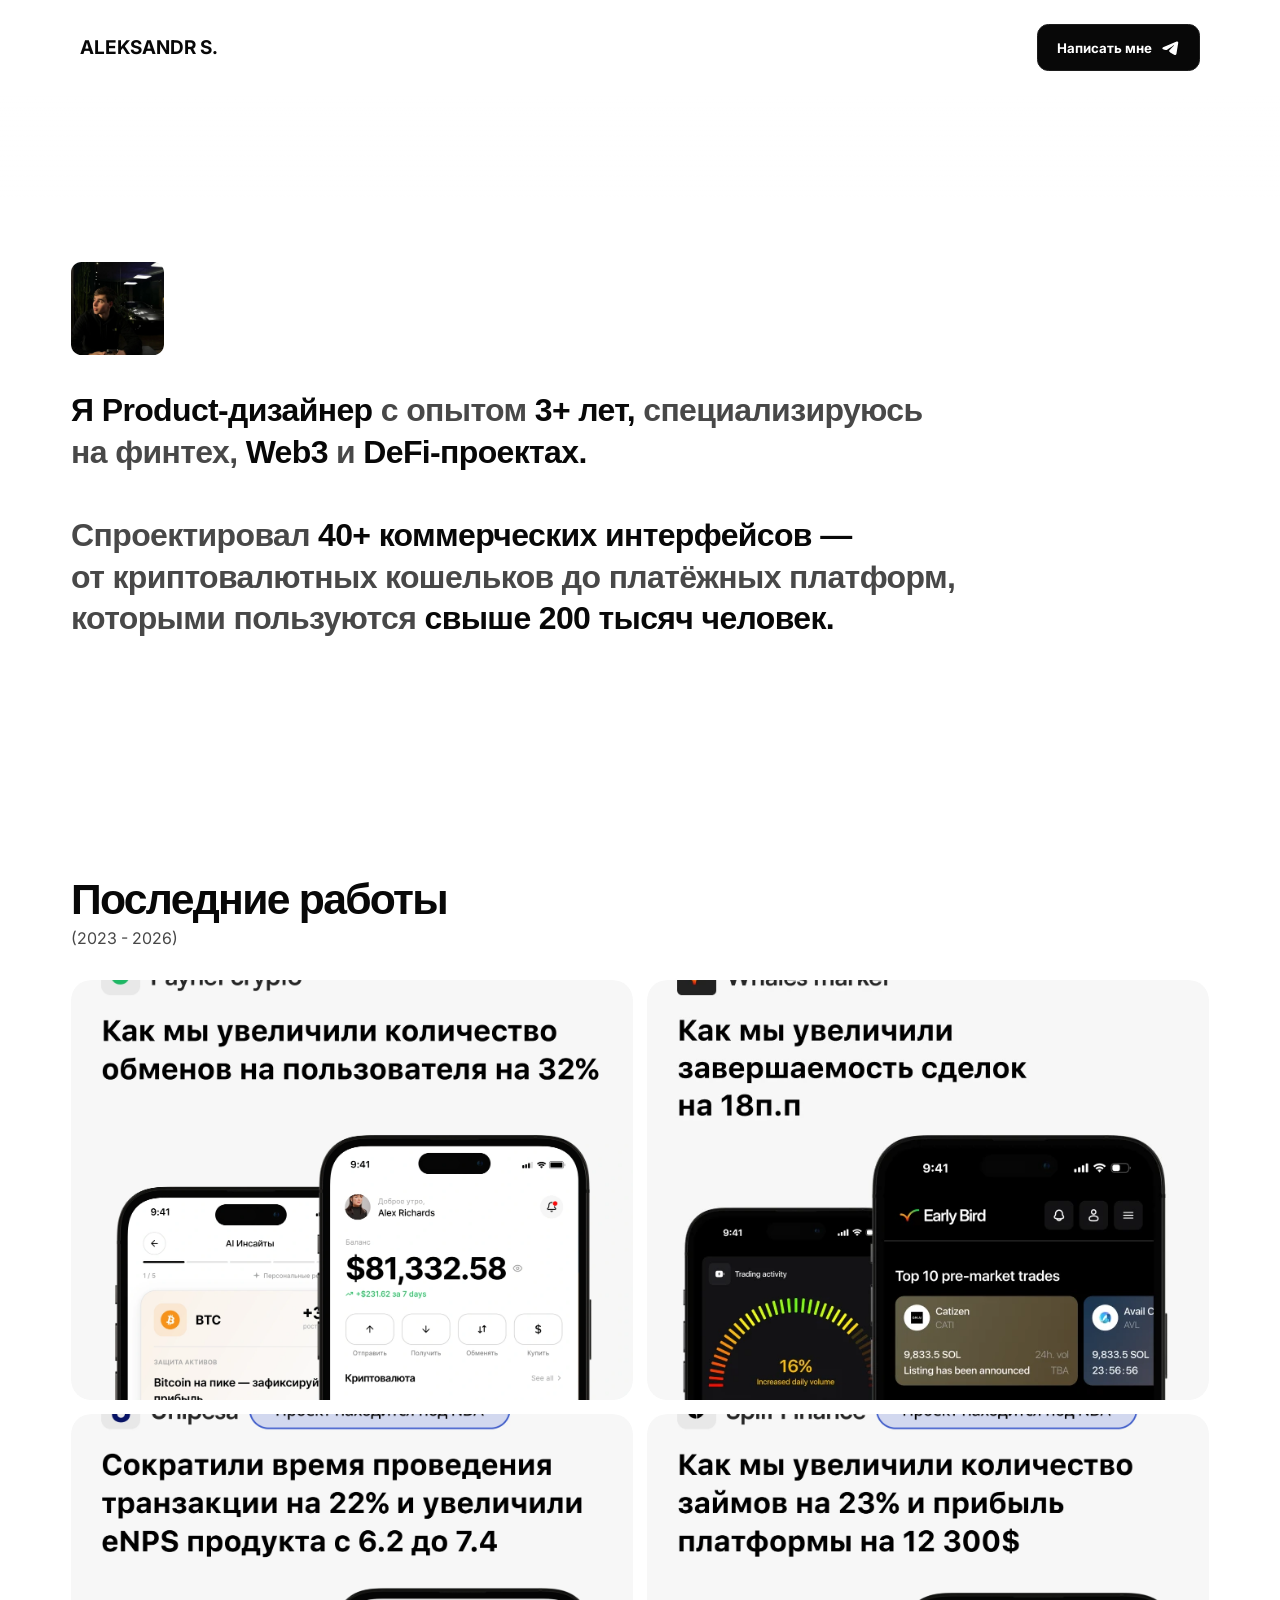
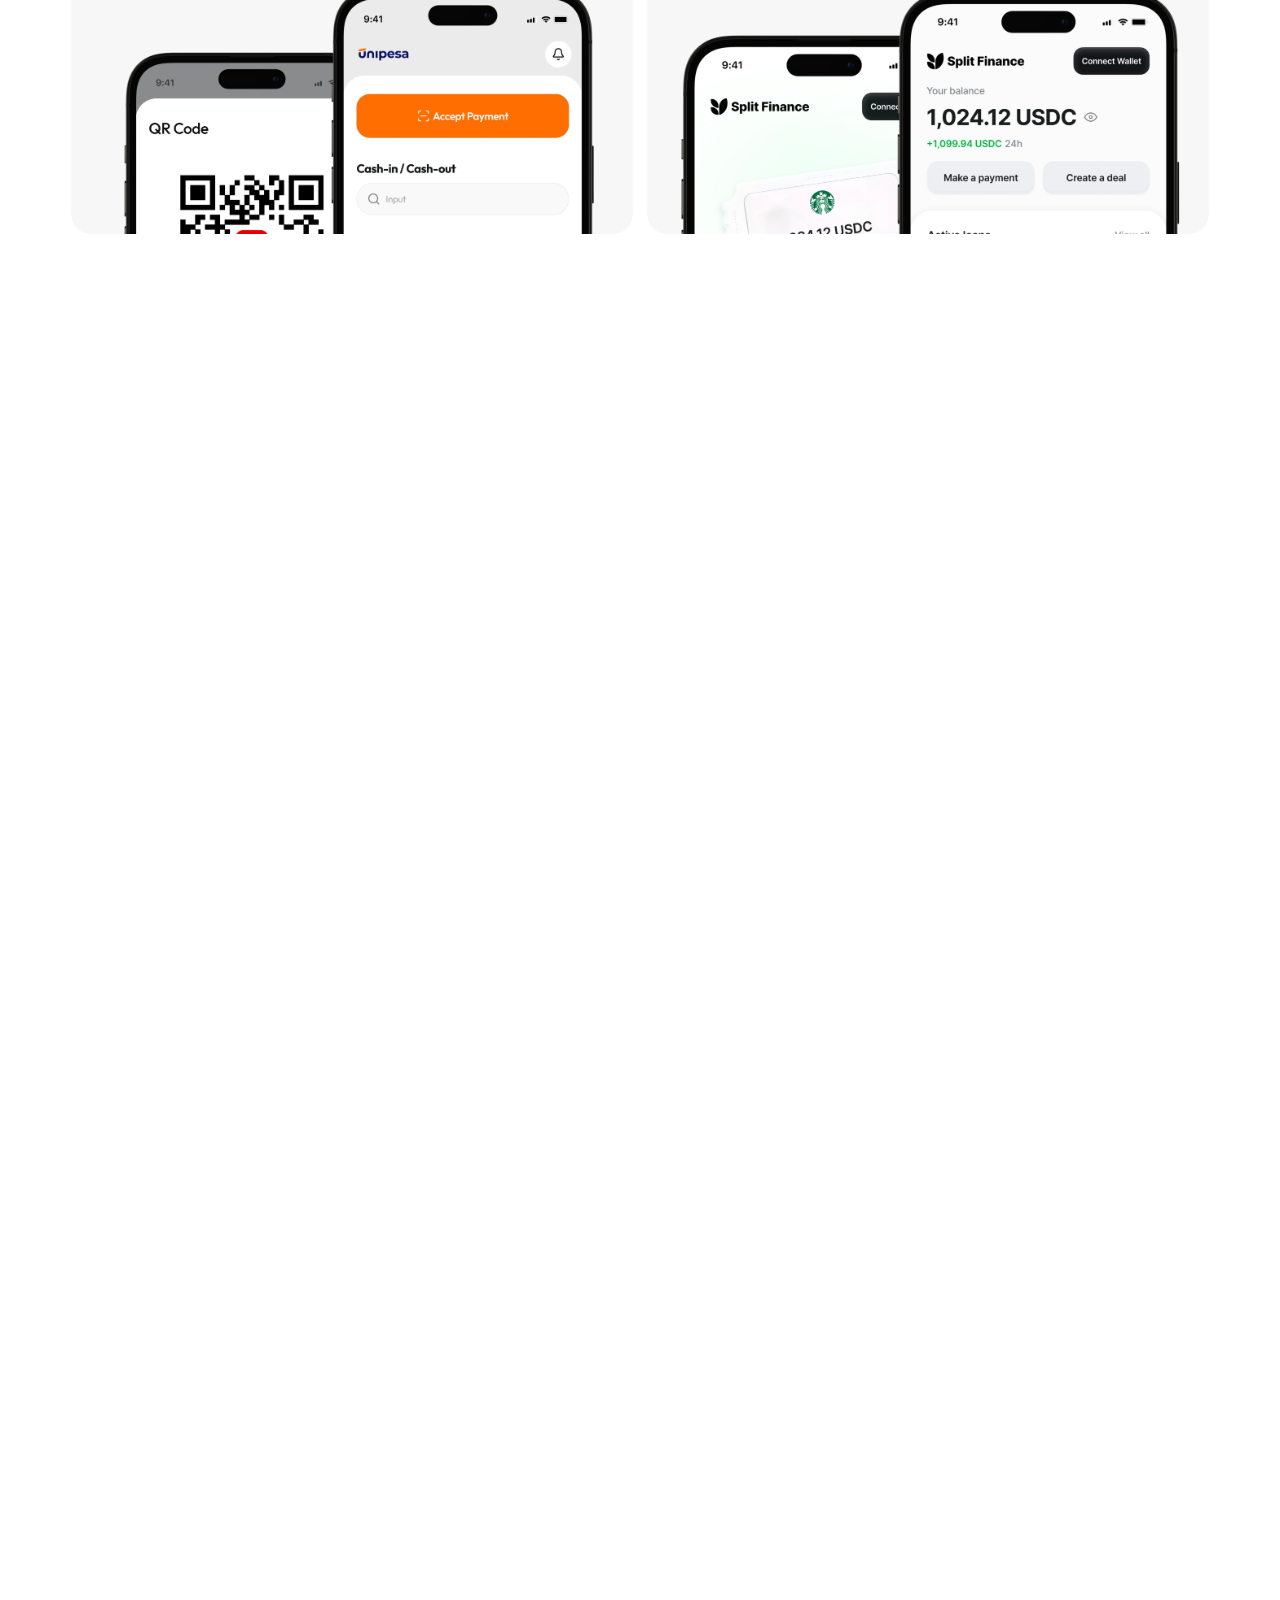
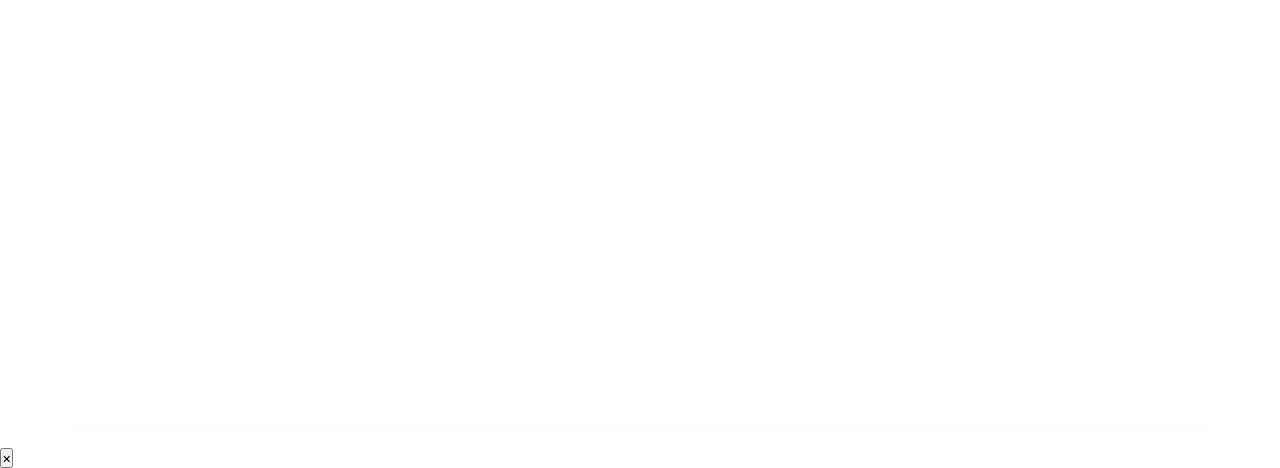
==== index.html @ e4a83512 "Portfolio landing: cases, timeline, NDA cards, styles Made-with: Cursor" ====
<!DOCTYPE html>
<html lang="ru">
<head>
  <meta charset="UTF-8">
  <meta name="viewport" content="width=device-width, initial-scale=1.0">
  <title>Aleksandr S. — Product Designer</title>
  <link rel="preconnect" href="https://fonts.googleapis.com">
  <link rel="preconnect" href="https://fonts.gstatic.com" crossorigin>
  <link href="https://fonts.googleapis.com/css2?family=Inter:wght@400;500;600;700&display=swap" rel="stylesheet">
  <link rel="stylesheet" href="css/normalize.css">
  <link rel="stylesheet" href="css/style.css">
</head>
<body>

  <!-- Header -->
  <header class="header">
    <div class="header__container">
      <a href="/" class="header__logo" tabindex="0" aria-label="Александр С. — на главную">ALEKSANDR S.</a>
      <a href="https://t.me/UxUiDisigner" class="header__contact-button" tabindex="0" aria-label="Написать мне в Telegram" target="_blank" rel="noopener noreferrer">
        Написать мне
        <svg width="18" height="18" viewBox="0 0 32 32" fill="none" xmlns="http://www.w3.org/2000/svg" aria-hidden="true"><path fill-rule="evenodd" clip-rule="evenodd" d="M26.37 5.906c1.45-.61 3.005.617 2.75 2.17l-3.026 18.341c-.292 1.769-2.234 2.783-3.857 1.902-1.357-.738-3.372-1.873-5.187-3.059-.907-.592-3.683-2.492-3.341-3.844.291-1.156 4.958-5.5 7.625-8.083 1.047-1.015.57-1.601-.667-.668-3.069 2.318-7.996 5.842-9.625 6.834-1.438.875-2.188 1.024-3.084.875-1.634-.273-3.15-.694-4.388-1.207-1.672-.694-1.594-2.992-.004-3.661L26.37 5.906Z" fill="currentColor"/></svg>
      </a>
    </div>
  </header>

  <main>

    <!-- Hero -->
    <section class="hero">
      <div class="hero__container">
        <img
          class="hero__image reveal"
          src="assets/img/avatar.webp"
          alt="Фотография Александра — продуктовый дизайнер"
          width="104"
          height="104"
          loading="lazy"
        >
        <div class="hero__content reveal">
          <p class="hero__description"><strong>Я&nbsp;Product&#8209;дизайнер</strong> с&nbsp;опытом <strong>3+&nbsp;лет,</strong> специализируюсь на&nbsp;финтех, <strong>Web3</strong> и&nbsp;<strong>DeFi&#8209;проектах.</strong><br><br>Спроектировал <strong>40+&nbsp;коммерческих интерфейсов&nbsp;&mdash;</strong> от&nbsp;криптовалютных кошельков до&nbsp;платёжных платформ, которыми пользуются <strong>свыше&nbsp;200&nbsp;тысяч&nbsp;человек.</strong></p>
        </div>
      </div>
    </section>

    <!-- Works -->
    <section class="works" id="works">
      <div class="works__header reveal">
        <div class="works__title-block">
          <div class="works__title-group">
            <h2 class="works__title">Последние работы</h2>
            <span class="works__period">(2023 - 2026)</span>
          </div>
        </div>
      </div>
      <div class="works__cards">
        <a href="case-paynet.html" class="works__card works__card--paynet reveal" tabindex="0" aria-label="Кейс Paynet Crypto — увеличение числа новых пользователей на 17%">
          <picture>
            <source media="(min-width: 769px)" srcset="assets/img/card-paynet-desktop.webp?v=7" width="552" height="413">
            <img src="assets/img/card-paynet-mobile.webp?v=2" alt="Paynet Crypto — увеличение обменов на 32%" loading="lazy" width="345" height="325">
          </picture>
        </a>
        <a href="case-whales.html" class="works__card works__card--whales reveal" tabindex="0" aria-label="Кейс Whales Market — увеличение завершаемости сделок на 18п.п">
          <picture>
            <source media="(min-width: 769px)" srcset="assets/img/card-whales-desktop.webp" width="552" height="413">
            <img src="assets/img/card-whales-mobile.webp" alt="Whales Market — увеличение завершаемости сделок на 18п.п" loading="lazy" width="345" height="325">
          </picture>
        </a>
        <div class="works__card works__card--nda reveal" aria-label="Кейс под NDA">
          <picture>
            <source media="(min-width: 769px)" srcset="assets/img/card-nda1-desktop.webp" width="552" height="413">
            <img src="assets/img/card-nda1-mobile.webp" alt="Кейс под NDA" loading="lazy" width="345" height="325">
          </picture>
        </div>
        <div class="works__card works__card--nda reveal" aria-label="Кейс под NDA">
          <picture>
            <source media="(min-width: 769px)" srcset="assets/img/card-nda2-desktop.webp" width="552" height="413">
            <img src="assets/img/card-nda2-mobile.webp" alt="Кейс под NDA" loading="lazy" width="345" height="325">
          </picture>
        </div>
      </div>
    </section>

    <!-- Timeline -->
    <section class="timeline">
      <div class="timeline__container">
        <div class="timeline__header reveal">
          <h2 class="timeline__title">Таймлайн опыта</h2>
        </div>
        <div class="timeline__items">
          <article class="timeline__item reveal">
            <h3 class="timeline__company">Unistory LLC</h3>
            <div class="timeline__details">
              <div class="timeline__role-row">
                <span class="timeline__role">Senior Product Designer</span>
                <span class="timeline__date">21.08.2024&nbsp;&mdash; now</span>
              </div>
              <p class="timeline__description">Unistory&nbsp;&mdash; международная IT&#8209;компания, разрабатывающая продукты на&nbsp;основе искусственного интеллекта, Web3 и&nbsp;блокчейна.</p>
              <div class="timeline__achievements">
                <p class="timeline__achievement"><strong>+18п.п к&nbsp;завершаемости сделок</strong> за&nbsp;счет внедрения динамического прогрессбара и&nbsp;предобучения перед сделками</p>
                <p class="timeline__achievement"><strong>&minus;23% время на&nbsp;проведение транзакций</strong> за&nbsp;счет оптимизации и&nbsp;переработки флоу платежей</p>
                <p class="timeline__achievement"><strong>+19% к&nbsp;количеству займов и&nbsp;+12&nbsp;300$ прибыли платформы</strong> за&nbsp;счёт внедрения игровой механики с&nbsp;ежедневными бонусами и&nbsp;скидками на&nbsp;кредитные ставки</p>
              </div>
            </div>
          </article>
          <article class="timeline__item reveal">
            <h3 class="timeline__company">Paynet Crypto</h3>
            <div class="timeline__details">
              <div class="timeline__role-row">
                <span class="timeline__role">Middle+ Product Designer</span>
                <span class="timeline__date">13.04.2023&nbsp;&mdash; 13.08.2024</span>
              </div>
              <p class="timeline__description">Paynet Crypto&nbsp;&mdash; одна из&nbsp;лидирующих криптобирж Узбекистана, предоставляющая пользователям простой и&nbsp;безопасный способ покупки, продажи и&nbsp;хранения криптовалют</p>
              <div class="timeline__achievements">
                <p class="timeline__achievement"><strong>+32% операций на&nbsp;пользователя</strong> за&nbsp;счёт внедрения блока персональных AI&nbsp;рекомендаций на&nbsp;главном экране</p>
                <p class="timeline__achievement"><strong>+11п.п к&nbsp;завершаемости обмена валют</strong> за&nbsp;счёт переработки процесса обмена и&nbsp;отображения всех условий обмена</p>
                <p class="timeline__achievement"><strong>&minus;27% обращений в&nbsp;поддержку</strong> за&nbsp;счёт понятного отображения комиссий и&nbsp;подсказок при&nbsp;выборе сети и&nbsp;отправки криптовалюты</p>
              </div>
            </div>
          </article>
          <article class="timeline__item reveal">
            <h3 class="timeline__company">Trezur Wallet</h3>
            <div class="timeline__details">
              <div class="timeline__role-row">
                <span class="timeline__role">Junior&nbsp;&mdash; Middle Product Designer</span>
                <span class="timeline__date">09.04.2022&nbsp;&mdash; 11.04.2023</span>
              </div>
              <p class="timeline__description">Trezur Wallet&nbsp;&mdash; мультивалютный Web3&#8209;кошелёк с&nbsp;AI&#8209;аналитикой портфеля, стейкинг&#8209;маркетплейсом и&nbsp;встроенным NFT&#8209;магазином</p>
              <div class="timeline__achievements">
                <p class="timeline__achievement"><strong>+9п.п. к&nbsp;активации новых пользователей</strong> за&nbsp;счёт упрощения флоу создания кошелька с&nbsp;5 до&nbsp;2&nbsp;шагов</p>
                <p class="timeline__achievement"><strong>&minus;27% время до&nbsp;первого стейка</strong> за&nbsp;счёт редизайна стейкинг&#8209;маркетплейса с&nbsp;фильтрацией по&nbsp;риск&#8209;профилю и&nbsp;предпросмотром доходности</p>
                <p class="timeline__achievement"><strong>+6п.п. к&nbsp;возврату в&nbsp;NFT&#8209;маркетплейс</strong> за&nbsp;счёт персональной ленты «For&nbsp;You» и&nbsp;push&#8209;уведомлений о&nbsp;дропах из&nbsp;избранных коллекций</p>
              </div>
            </div>
          </article>
        </div>
      </div>
    </section>

  </main>

  <!-- Footer -->
  <footer class="footer" id="contacts">
    <div class="footer__content">
      <div class="footer__top">
        <h2 class="footer__title reveal">Давайте поработаем<br>вместе</h2>
        <div class="footer__actions reveal">
          <a href="https://t.me/UxUiDisigner" class="footer__button-primary" tabindex="0" aria-label="Написать мне в Telegram" target="_blank" rel="noopener noreferrer">
            <span>Написать мне</span>
            <svg width="32" height="32" viewBox="0 0 32 32" fill="none" xmlns="http://www.w3.org/2000/svg" aria-hidden="true"><path fill-rule="evenodd" clip-rule="evenodd" d="M26.37 5.906c1.45-.61 3.005.617 2.75 2.17l-3.026 18.341c-.292 1.769-2.234 2.783-3.857 1.902-1.357-.738-3.372-1.873-5.187-3.059-.907-.592-3.683-2.492-3.341-3.844.291-1.156 4.958-5.5 7.625-8.083 1.047-1.015.57-1.601-.667-.668-3.069 2.318-7.996 5.842-9.625 6.834-1.438.875-2.188 1.024-3.084.875-1.634-.273-3.15-.694-4.388-1.207-1.672-.694-1.594-2.992-.004-3.661L26.37 5.906Z" fill="currentColor"/></svg>
          </a>
          <nav class="footer__links" aria-label="Контакты и ссылки">
            <a href="https://www.linkedin.com/in/aleksandr-safronov-081883373" class="footer__link" tabindex="0" aria-label="LinkedIn профиль" target="_blank" rel="noopener noreferrer">
              <span>LinkedIn</span>
              <svg width="20" height="20" viewBox="0 0 24 24" fill="none" xmlns="http://www.w3.org/2000/svg" aria-hidden="true"><path d="M7.2 7.648h9.9m0 0v9.9m0-9.9L7.2 17.548" stroke="currentColor" stroke-width="1.68" stroke-linecap="round" stroke-linejoin="round"/></svg>
            </a>
            <a href="#" class="footer__link" tabindex="0" aria-label="Скачать резюме">
              <span>Скачать CV</span>
              <svg width="20" height="20" viewBox="0 0 24 24" fill="none" xmlns="http://www.w3.org/2000/svg" aria-hidden="true"><path d="M7.2 7.648h9.9m0 0v9.9m0-9.9L7.2 17.548" stroke="currentColor" stroke-width="1.68" stroke-linecap="round" stroke-linejoin="round"/></svg>
            </a>
            <a href="mailto:prodd.dis.1@gmail.com" class="footer__link" tabindex="0" aria-label="Написать на email">
              <span>prodd.dis.1@gmail.com</span>
              <svg width="20" height="20" viewBox="0 0 24 24" fill="none" xmlns="http://www.w3.org/2000/svg" aria-hidden="true"><path d="M7.2 7.648h9.9m0 0v9.9m0-9.9L7.2 17.548" stroke="currentColor" stroke-width="1.68" stroke-linecap="round" stroke-linejoin="round"/></svg>
            </a>
          </nav>
        </div>
      </div>
      <hr class="footer__separator">
    </div>
  </footer>

  <script src="js/main.js"></script>
</body>
</html>
---- css/style.css ----
/* ===========================
   CSS Variables
   =========================== */

:root {
  --color-bg: #FFFFFF;
  --color-text: #080808;
  --color-gray-800: #1C1C1C;
  --color-gray-500: #484848;
  --color-white: #FFFFFF;
  --color-border: #F5F5F5;
  --color-accent: #E93737;
  --color-navy: #171624;
  --color-navy-88: rgba(24, 23, 36, 0.88);

  --font-primary: 'Inter', sans-serif;
  --font-secondary: 'SF Pro Text', -apple-system, BlinkMacSystemFont, sans-serif;

  --transition-base: 0.3s ease;
}

/* ===========================
   Base / Reset
   =========================== */

*,
*::before,
*::after {
  box-sizing: border-box;
  margin: 0;
  padding: 0;
}

html {
  font-size: 4.07vw;
  scroll-behavior: smooth;
}

@media (prefers-reduced-motion: reduce) {
  html {
    scroll-behavior: auto;
  }
}

@media (min-width: 769px) {
  html {
    font-size: 1.1111vw;
  }
}

body {
  font-family: var(--font-primary);
  color: var(--color-text);
  background-color: var(--color-bg);
  -webkit-font-smoothing: antialiased;
  -moz-osx-font-smoothing: grayscale;
  position: relative;
}

body::before {
  content: '';
  position: fixed;
  top: 0;
  left: 0;
  right: 0;
  height: 200px;
  background: linear-gradient(
    to bottom,
    #FFFFFF 0%,
    rgba(255, 255, 255, 0.7) 25%,
    rgba(255, 255, 255, 0.25) 60%,
    transparent 100%
  );
  pointer-events: none;
  z-index: 99;
}

a {
  text-decoration: none;
  color: inherit;
}

img {
  display: block;
  max-width: 100%;
  height: auto;
}

/* ===========================
   Reveal Animations
   =========================== */

.reveal {
  opacity: 0;
  transform: translateY(2rem);
  transition: opacity 0.7s cubic-bezier(0.22, 1, 0.36, 1),
              transform 0.7s cubic-bezier(0.22, 1, 0.36, 1);
}

.reveal--visible {
  opacity: 1;
  transform: translateY(0);
}

@media (prefers-reduced-motion: reduce) {
  .reveal {
    opacity: 1;
    transform: none;
    transition: none;
  }
}

/* ===========================
   Utility
   =========================== */

.visually-hidden {
  position: absolute;
  width: 1px;
  height: 1px;
  margin: -1px;
  padding: 0;
  overflow: hidden;
  clip: rect(0, 0, 0, 0);
  white-space: nowrap;
  border: 0;
}

/* ===========================
   Header
   =========================== */

main {
  position: relative;
}

.header {
  position: sticky;
  top: 0;
  z-index: 100;
  background-color: var(--color-bg);
}

.header__container {
  display: flex;
  justify-content: space-between;
  align-items: center;
  padding: 16px 24px;
}

@media (min-width: 769px) {
  .header__container {
    padding: 24px 80px;
  }
}

.header__logo {
  font-family: var(--font-primary);
  font-weight: 700;
  font-size: 1.167rem;
  line-height: 1.5;
  color: var(--color-text);
  transition: opacity var(--transition-base);
}

@media (min-width: 769px) {
  .header__logo {
    font-size: 1.333rem;
  }
}

.header__logo:hover {
  opacity: 0.7;
}

.header__logo:focus-visible {
  outline: 2px solid var(--color-text);
  outline-offset: 2px;
  border-radius: 0.25rem;
}


.header__contact-button {
  display: inline-flex;
  justify-content: center;
  align-items: center;
  gap: 0.625rem;
  padding: 0.875rem 1.25rem;
  font-family: var(--font-primary);
  font-weight: 700;
  font-size: 0.875rem;
  line-height: 1.21;
  color: var(--color-white);
  background-color: var(--color-text);
  border: 1px solid var(--color-gray-800);
  border-radius: 0.75rem;
  cursor: pointer;
  transition: opacity var(--transition-base);
}

.header__contact-button svg {
  width: 1.125rem;
  height: 1.125rem;
  flex-shrink: 0;
}

@media (min-width: 769px) {
  .header__contact-button {
    display: inline-flex;
    padding: 0.933rem 1.333rem;
    font-size: 0.933rem;
    border-radius: 0.8rem;
    gap: 0.667rem;
  }

  .header__contact-button svg {
    width: 1.333rem;
    height: 1.333rem;
  }
}

.header__contact-button--hidden {
  opacity: 0;
  pointer-events: none;
  transition: opacity var(--transition-base);
}

.header__contact-button:hover {
  opacity: 0.8;
}

.header__contact-button:focus-visible {
  outline: 2px solid var(--color-text);
  outline-offset: 2px;
}

/* ===========================
   Hero
   =========================== */

.hero {
  display: flex;
  flex-direction: column;
  justify-content: center;
  padding: 3rem 1.5rem;
}

@media (min-width: 769px) {
  .hero {
    padding: 6.25rem 5rem;
    height: 50rem;
  }
}

.hero__container {
  display: flex;
  flex-direction: column;
  justify-content: center;
  gap: 2.5rem;
}

.hero__image {
  width: 4rem;
  height: 4rem;
  border-radius: 0.462rem;
  object-fit: cover;
}

@media (min-width: 769px) {
  .hero__image {
    width: 6.5rem;
    height: 6.5rem;
    border-radius: 0.75rem;
  }
}

.hero__content {
  display: flex;
  flex-direction: column;
}

@media (min-width: 769px) {
  .hero__content {
    padding-right: 8.75rem;
  }
}

.hero__description {
  font-family: var(--font-secondary);
  font-weight: 600;
  font-size: 1.5rem;
  line-height: 1.3;
  letter-spacing: -0.02em;
  color: var(--color-gray-500);
}

@media (min-width: 769px) {
  .hero__description {
    font-size: 2.25rem;
  }
}

.hero__description strong {
  font-weight: inherit;
  color: var(--color-text);
}

/* ===========================
   Works
   =========================== */

.works {
  padding: 4.5rem 1.5rem;
}

@media (min-width: 769px) {
  .works {
    padding: 5rem;
  }
}

.works__header {
  margin-bottom: 2rem;
}

.works__title-block {
  display: flex;
  flex-direction: column;
}

.works__title-group {
  display: flex;
  flex-direction: column;
  gap: 0.5rem;
}

.works__title {
  font-family: var(--font-secondary);
  font-weight: 700;
  font-size: 1.5rem;
  line-height: 1;
  letter-spacing: -0.04em;
  color: var(--color-text);
}

@media (min-width: 769px) {
  .works__title {
    font-size: 3rem;
  }
}

.works__period {
  font-family: var(--font-primary);
  font-weight: 400;
  font-size: 1.125rem;
  line-height: 1.5;
  color: var(--color-gray-500);
}

.works__cards {
  display: flex;
  flex-direction: column;
  gap: 1rem;
}

@media (min-width: 769px) {
  .works__cards {
    display: flex;
    flex-wrap: wrap;
    flex-direction: row;
  }
}

.works__card {
  display: block;
  border-radius: 19.83px;
  overflow: hidden;
  -webkit-mask-image: linear-gradient(#fff, #fff);
  mask-image: linear-gradient(#fff, #fff);
  will-change: transform;
  transition: transform var(--transition-base), box-shadow var(--transition-base);
}

.works__card picture {
  display: block;
  width: 100%;
  aspect-ratio: 345 / 325;
}

@media (min-width: 769px) {
  .works__card picture {
    aspect-ratio: 552 / 413;
  }
}

@media (min-width: 769px) {
  .works__card {
    flex: 1 1 calc(50% - 0.5rem);
    max-width: calc(50% - 0.5rem);
  }
}

.works__card:hover {
  transform: translateY(-0.25rem);
  box-shadow: 0 1rem 3rem rgba(0, 0, 0, 0.08);
}

.works__card:focus-visible {
  outline: 2px solid var(--color-text);
  outline-offset: 2px;
}

.works__card--nda {
  cursor: default;
}

.works__card--nda:hover {
  transform: none;
  box-shadow: none;
}

.works__card img {
  display: block;
  width: 100%;
  height: 100%;
  object-fit: cover;
}

/* ===========================
   Timeline
   =========================== */

.timeline {
  padding: 4.5rem 1.5rem;
}

@media (min-width: 769px) {
  .timeline {
    padding: 5rem;
  }
}

.timeline__container {
  display: flex;
  flex-direction: column;
  gap: 2.5rem;
}

@media (min-width: 769px) {
  .timeline__container {
    flex-direction: row;
    gap: 2.5rem;
  }
}

.timeline__header {
  display: flex;
  flex-direction: column;
}

@media (min-width: 769px) {
  .timeline__header {
    flex: 0 0 33.75rem;
  }
}

.timeline__title {
  font-family: var(--font-secondary);
  font-weight: 700;
  font-size: 1.5rem;
  line-height: 1;
  letter-spacing: -0.04em;
  color: var(--color-text);
}

@media (min-width: 769px) {
  .timeline__title {
    font-size: 3rem;
    line-height: 1.3;
  }
}

.timeline__items {
  display: flex;
  flex-direction: column;
  gap: 4rem;
}

@media (min-width: 769px) {
  .timeline__items {
    flex: 1;
    gap: 4rem;
  }
}

.timeline__item {
  display: flex;
  flex-direction: column;
  gap: 0.75rem;
}

@media (min-width: 769px) {
  .timeline__item {
    gap: 1.125rem;
  }
}

.timeline__company {
  font-family: var(--font-secondary);
  font-weight: 600;
  font-size: 1.25rem;
  line-height: 1.3;
  letter-spacing: -0.012em;
  color: var(--color-navy);
  margin: 0;
}

@media (min-width: 769px) {
  .timeline__company {
    font-weight: 500;
    font-size: 2.25rem;
    letter-spacing: -0.007em;
  }
}

.timeline__details {
  display: flex;
  flex-direction: column;
  gap: 1rem;
}

@media (min-width: 769px) {
  .timeline__details {
    gap: 1.6875rem;
  }
}

.timeline__role-row {
  display: flex;
  flex-direction: column;
  align-items: flex-start;
  gap: 0.5rem;
}

@media (min-width: 769px) {
  .timeline__role-row {
    flex-direction: row;
    align-items: center;
    gap: 0.75rem;
  }
}

.timeline__role {
  font-family: var(--font-secondary);
  font-weight: 500;
  font-size: 1rem;
  line-height: 1.35;
  letter-spacing: -0.011em;
  color: var(--color-navy);
}

@media (min-width: 769px) {
  .timeline__role {
    font-size: 1.5rem;
    line-height: 0.9;
    letter-spacing: -0.0075em;
  }
}

.timeline__date {
  font-family: var(--font-secondary);
  font-weight: 400;
  font-size: 0.875rem;
  line-height: 1.543;
  letter-spacing: -0.013em;
  color: #34333E;
}

@media (min-width: 769px) {
  .timeline__date {
    font-weight: 500;
    font-size: 1.125rem;
    line-height: 1.2;
    letter-spacing: -0.01em;
  }
}

.timeline__description {
  font-family: var(--font-secondary);
  font-weight: 400;
  font-size: 1rem;
  line-height: 1.6;
  letter-spacing: 0.008em;
  color: var(--color-navy-88);
  padding: 0 0.125rem;
  margin: 0;
}

@media (min-width: 769px) {
  .timeline__description {
    font-size: 1.125rem;
  }
}

.timeline__achievements {
  display: flex;
  flex-direction: column;
  gap: 0.75rem;
  padding: 1rem;
  background-color: #F5F5F5;
  border-radius: 1rem;
}

.timeline__achievement {
  font-family: var(--font-primary);
  font-weight: 400;
  font-size: 0.875rem;
  line-height: 1.6;
  color: #000000;
  margin: 0;
}

@media (min-width: 769px) {
  .timeline__achievement {
    font-size: 0.984rem;
  }
}

.timeline__achievement strong {
  font-weight: 500;
}

/* ===========================
   Footer
   =========================== */

.footer {
  position: relative;
  z-index: 2;
  display: flex;
  flex-direction: column;
  padding: 3rem 1.5rem 1rem;
}

@media (min-width: 769px) {
  .footer {
    padding: 5rem 5rem 1.5rem;
  }
}

.footer__content {
  display: flex;
  flex-direction: column;
  gap: 2.5rem;
}

.footer__top {
  display: flex;
  flex-direction: column;
  gap: 2rem;
}

@media (min-width: 769px) {
  .footer__top {
    flex-direction: row;
    justify-content: space-between;
    gap: 3.125rem;
  }
}

.footer__title {
  font-family: var(--font-secondary);
  font-weight: 700;
  font-size: 1.75rem;
  line-height: 1;
  letter-spacing: -0.04em;
  color: var(--color-text);
}

@media (min-width: 769px) {
  .footer__title {
    font-size: 3.5rem;
    line-height: 1.2;
  }
}

.footer__actions {
  display: flex;
  flex-direction: column;
  gap: 0.5rem;
}

@media (min-width: 769px) {
  .footer__actions {
    flex: 0 0 24.125rem;
    gap: 0.5rem;
  }
}

.footer__button-primary {
  display: inline-flex;
  justify-content: center;
  align-items: center;
  gap: 1rem;
  padding: 1.5rem;
  background-color: var(--color-text);
  border: 1px solid var(--color-gray-800);
  border-radius: 1rem;
  color: var(--color-white);
  cursor: pointer;
  transition: opacity var(--transition-base);
}

@media (min-width: 769px) {
  .footer__button-primary {
    border-radius: 0.889rem;
    padding: 1.333rem;
  }
}

.footer__button-primary span {
  font-family: var(--font-primary);
  font-weight: 700;
  font-size: 1.25rem;
  line-height: 1.21;
}

@media (min-width: 769px) {
  .footer__button-primary span {
    font-size: 1.111rem;
  }
}

.footer__button-primary svg {
  width: 1.5rem;
  height: 1.5rem;
  flex-shrink: 0;
}

@media (min-width: 769px) {
  .footer__button-primary svg {
    width: 1.333rem;
    height: 1.333rem;
  }
}

.footer__button-primary:hover {
  opacity: 0.8;
}

.footer__button-primary:focus-visible {
  outline: 2px solid var(--color-white);
  outline-offset: 2px;
}

.footer__links {
  display: flex;
  flex-direction: column;
  gap: 0.5rem;
}

.footer__link {
  display: flex;
  justify-content: center;
  align-items: center;
  gap: 0.25rem;
  padding: 1.5rem;
  background-color: #EDEDED;
  border-radius: 1rem;
  font-family: var(--font-secondary);
  font-weight: 500;
  font-size: 1.167rem;
  line-height: 1.19;
  color: var(--color-text);
  transition: opacity var(--transition-base);
}

@media (min-width: 769px) {
  .footer__link {
    padding: 1.371rem;
    border-radius: 0.914rem;
    font-size: 1.067rem;
  }
}

.footer__link svg {
  width: 1.25rem;
  height: 1.25rem;
  flex-shrink: 0;
}

@media (min-width: 769px) {
  .footer__link svg {
    width: 1.143rem;
    height: 1.143rem;
  }
}

.footer__link:hover {
  opacity: 0.7;
}

.footer__link:focus-visible {
  outline: 2px solid var(--color-text);
  outline-offset: 2px;
  border-radius: 0.25rem;
}

.footer__separator {
  border: none;
  height: 1px;
  background-color: #F6F6F6;
}
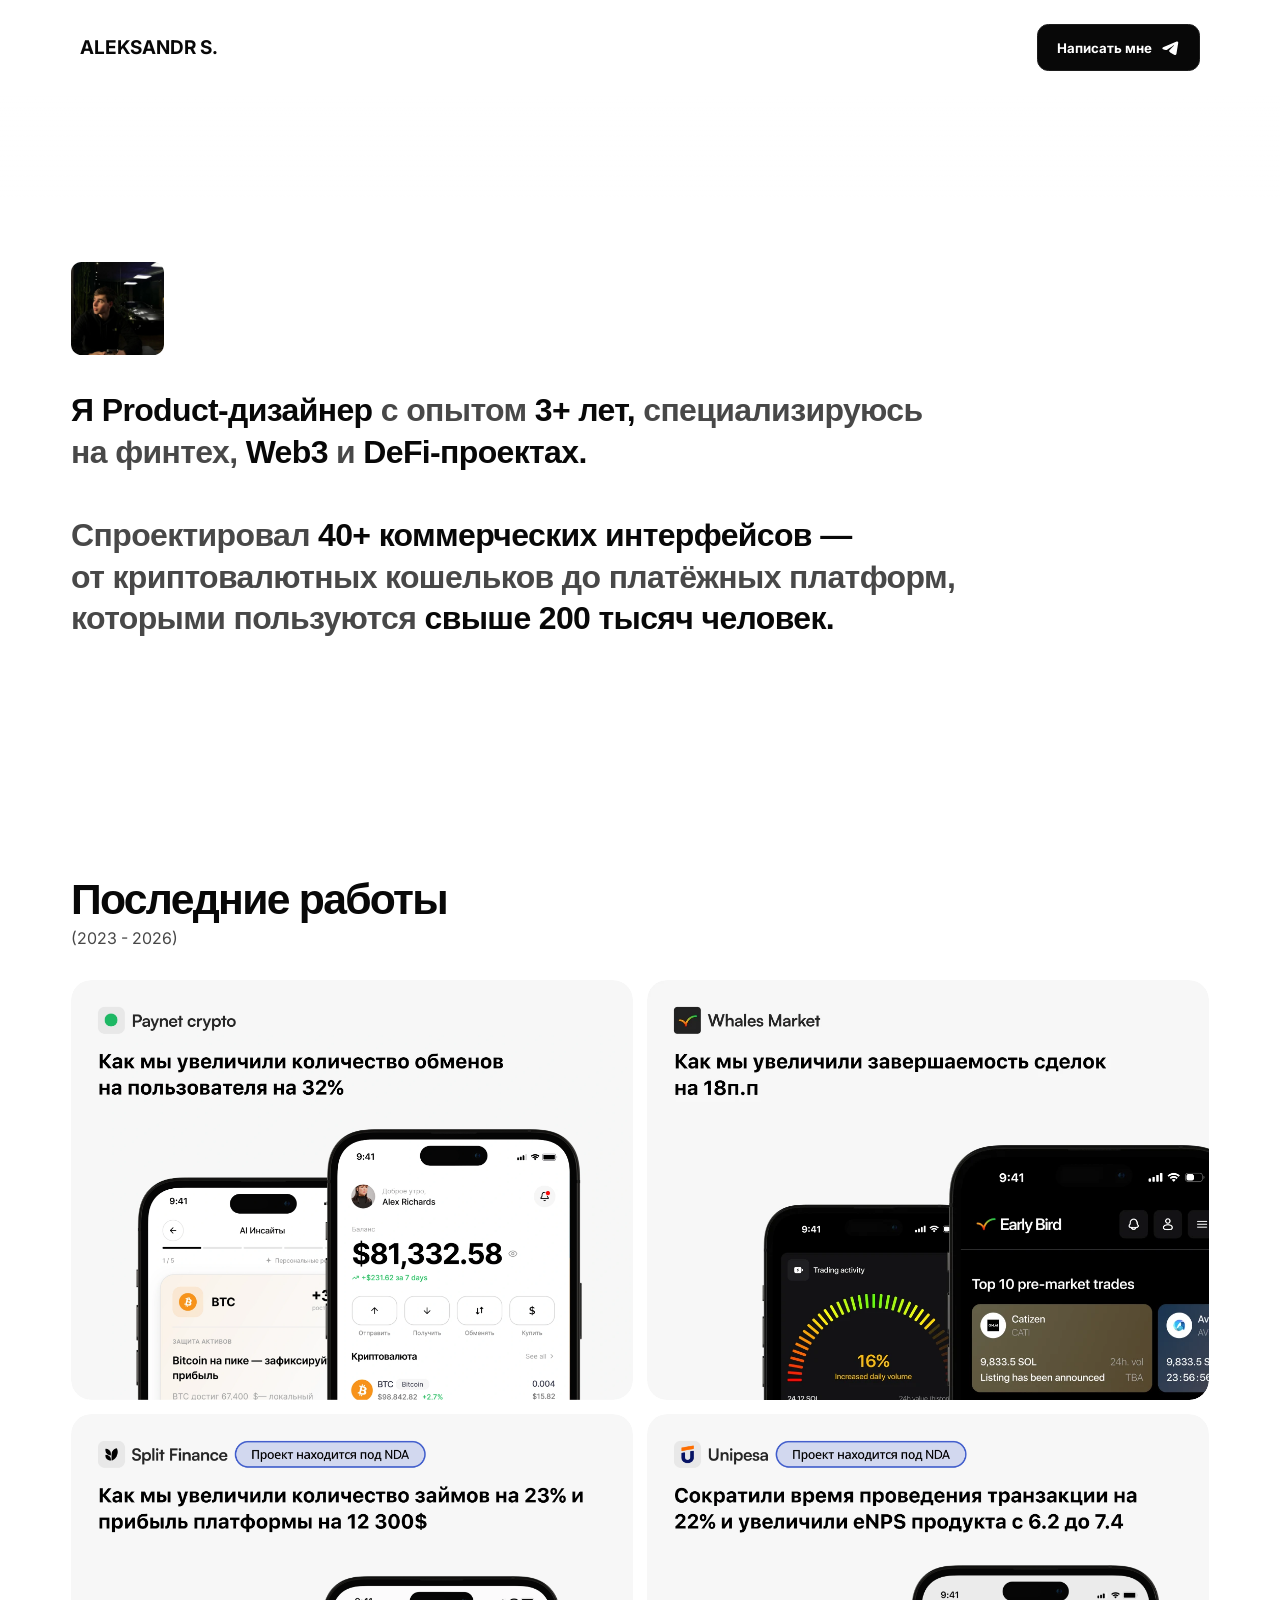
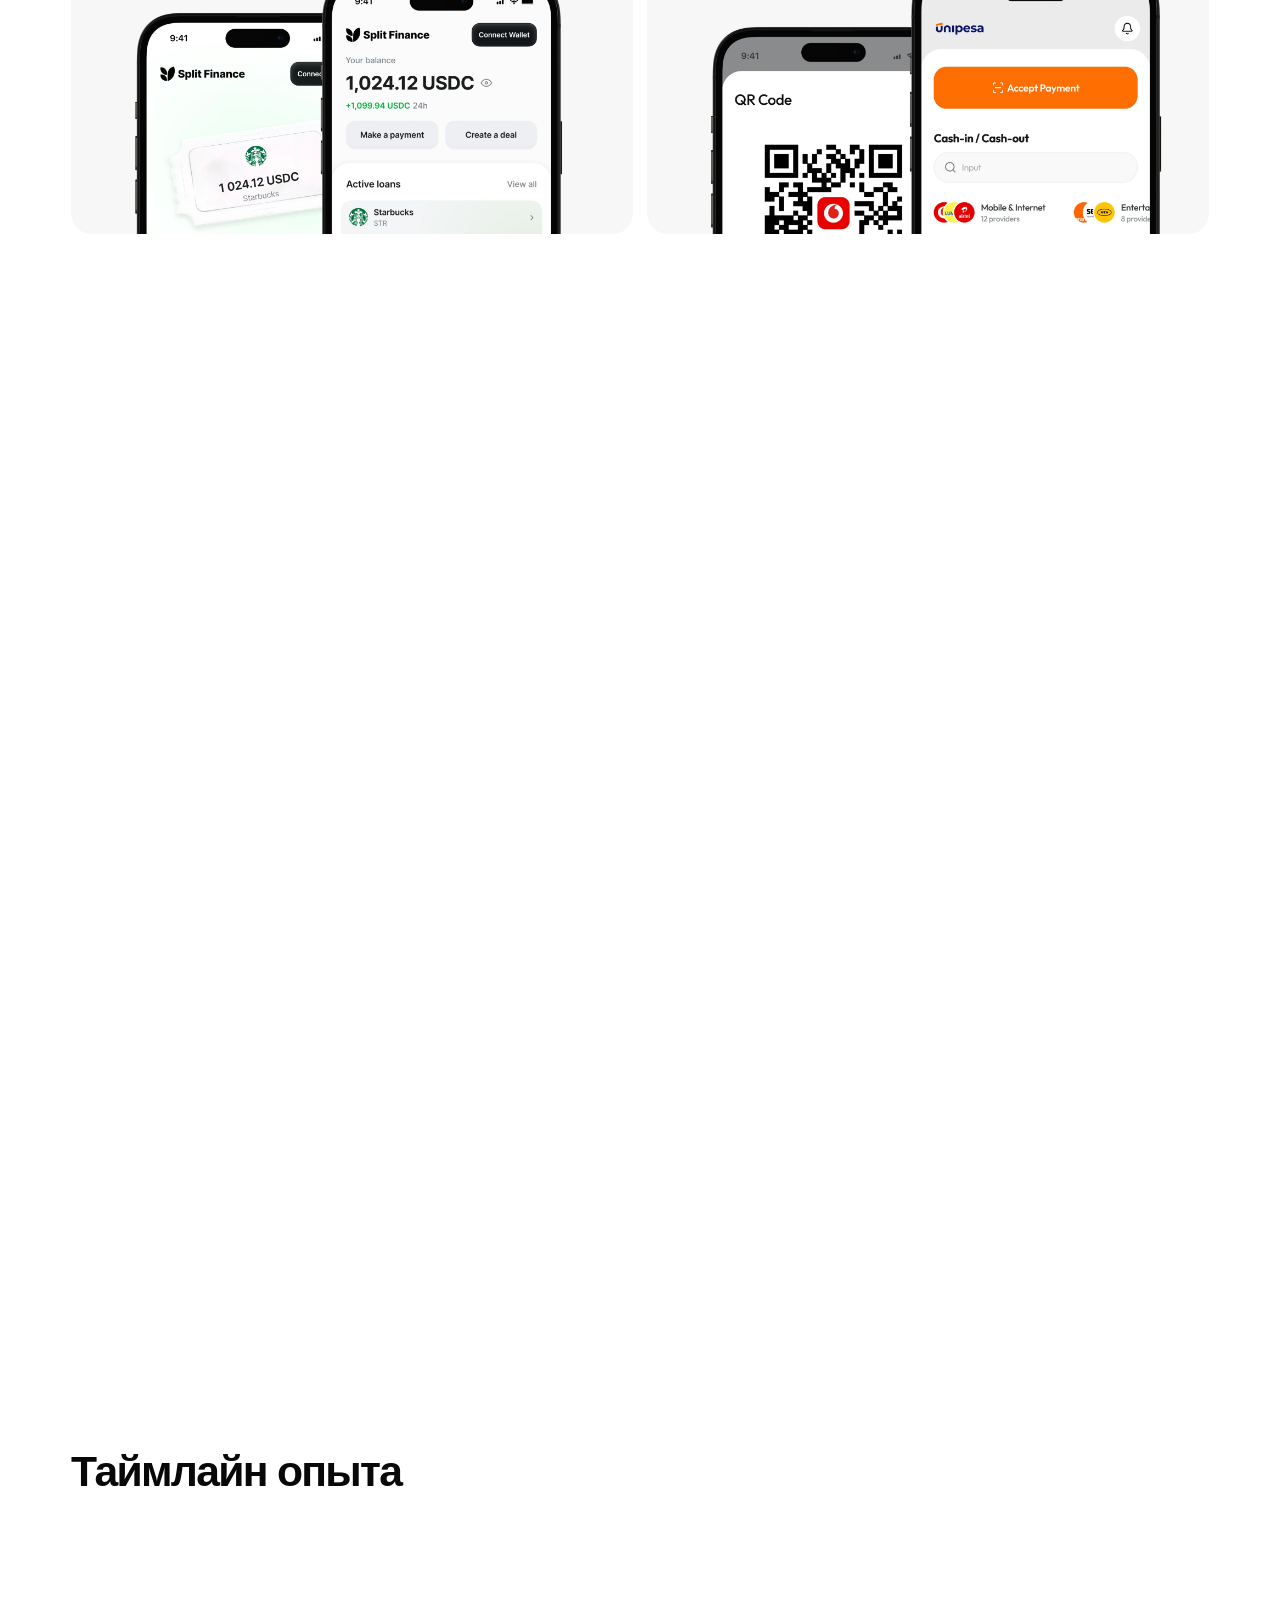
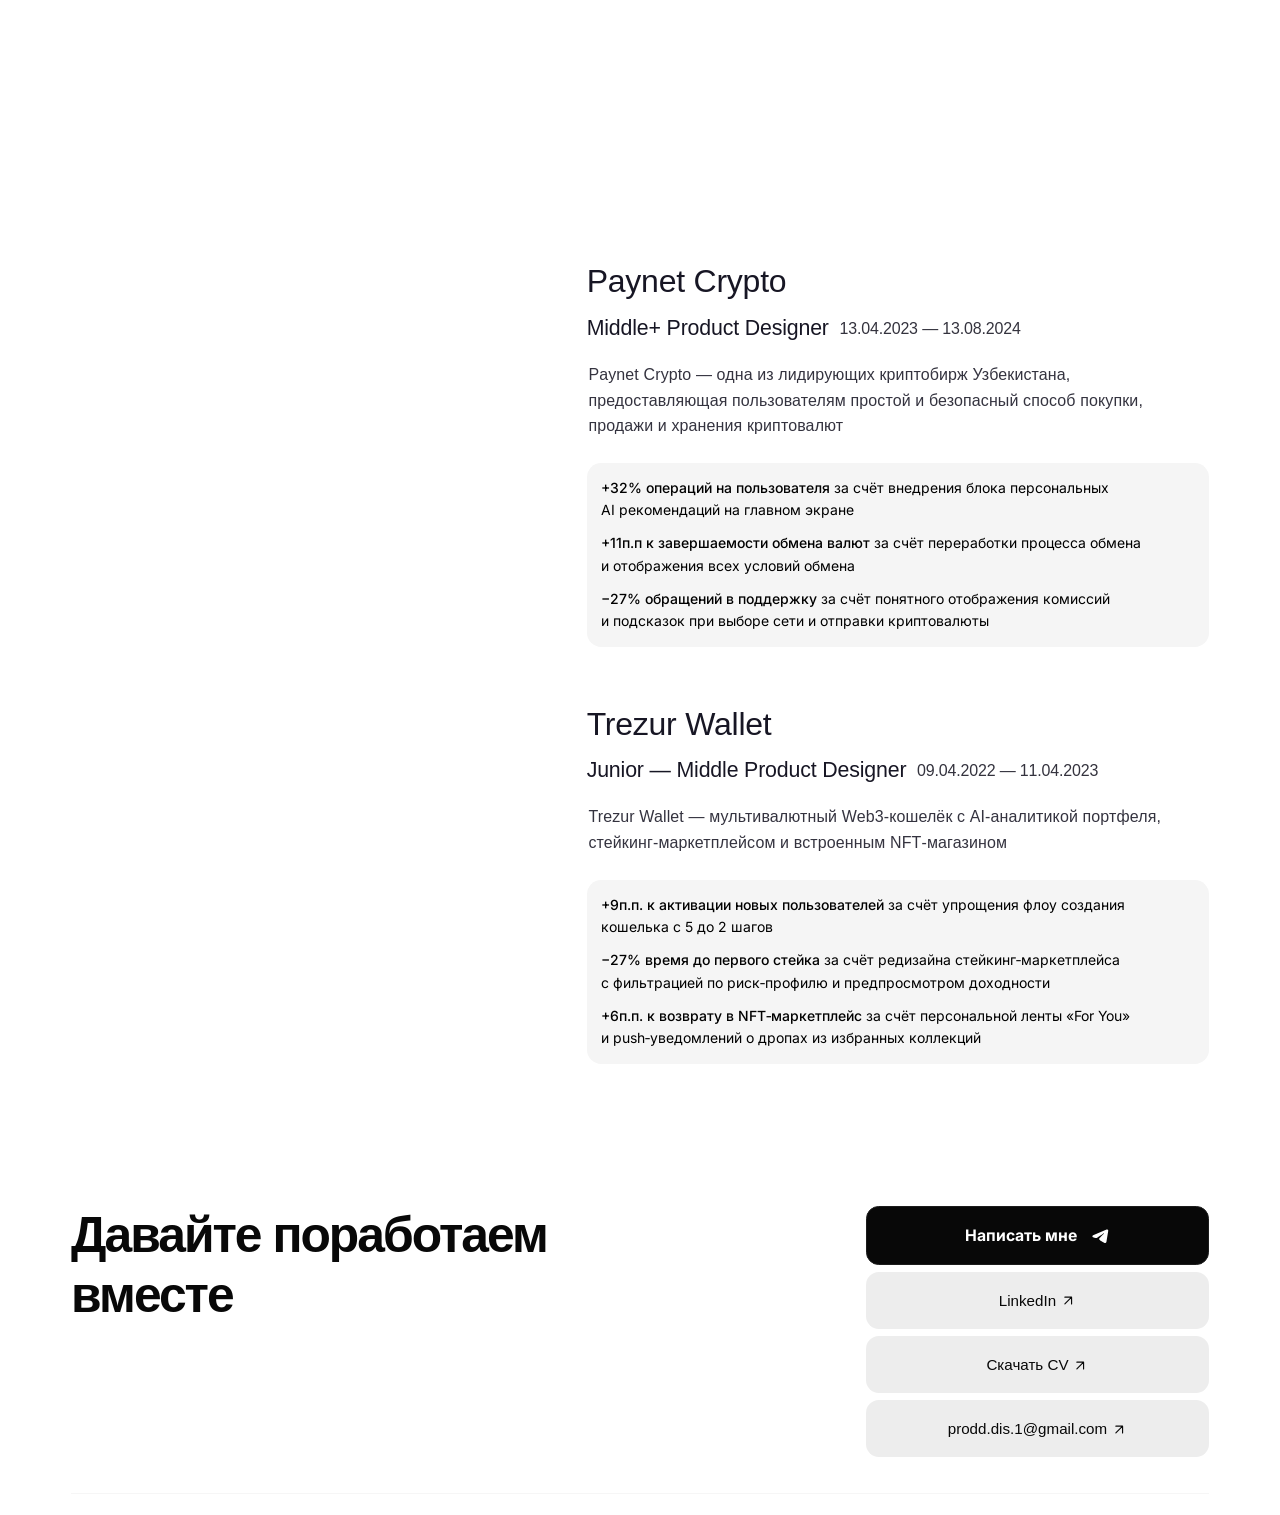
==== commit 933e023c: "Концепты: секция из Figma, lightbox; OG-превью; стили заголовка; правки CSS/JS Made-with: Cursor" ====
--- a/index.html
+++ b/index.html
@@ -3,6 +3,22 @@
 <head>
   <meta charset="UTF-8">
   <meta name="viewport" content="width=device-width, initial-scale=1.0">
+  <meta name="description" content="Портфолио продуктового дизайнера: финтех, Web3, DeFi. Кейсы, концепты и опыт в продуктах с аудиторией 200+ тыс. пользователей.">
+  <link rel="canonical" href="https://alsaffronov.vercel.app/">
+  <meta property="og:type" content="website">
+  <meta property="og:locale" content="ru_RU">
+  <meta property="og:site_name" content="Aleksandr S. — Product Designer">
+  <meta property="og:url" content="https://alsaffronov.vercel.app/">
+  <meta property="og:title" content="Aleksandr S. — Product Designer">
+  <meta property="og:description" content="Портфолио продуктового дизайнера: финтех, Web3, DeFi. Кейсы, концепты и опыт в продуктах с аудиторией 200+ тыс. пользователей.">
+  <meta property="og:image" content="https://alsaffronov.vercel.app/assets/img/og-preview.jpg">
+  <meta property="og:image:width" content="1200">
+  <meta property="og:image:height" content="630">
+  <meta property="og:image:alt" content="Aleksandr S. — Product Designer, портфолио">
+  <meta name="twitter:card" content="summary_large_image">
+  <meta name="twitter:title" content="Aleksandr S. — Product Designer">
+  <meta name="twitter:description" content="Портфолио продуктового дизайнера: финтех, Web3, DeFi. Кейсы, концепты и опыт в продуктах с аудиторией 200+ тыс. пользователей.">
+  <meta name="twitter:image" content="https://alsaffronov.vercel.app/assets/img/og-preview.jpg">
   <title>Aleksandr S. — Product Designer</title>
   <link rel="preconnect" href="https://fonts.googleapis.com">
   <link rel="preconnect" href="https://fonts.gstatic.com" crossorigin>
@@ -76,6 +92,43 @@
             <source media="(min-width: 769px)" srcset="assets/img/card-nda2-desktop.webp" width="552" height="413">
             <img src="assets/img/card-nda2-mobile.webp" alt="Кейс под NDA" loading="lazy" width="345" height="325">
           </picture>
+        </div>
+      </div>
+    </section>
+
+    <!-- Concepts -->
+    <section class="concepts" id="concepts" aria-labelledby="concepts-title">
+      <div class="concepts__inner">
+        <div class="concepts__header reveal">
+          <h2 class="concepts__title" id="concepts-title">Мои концепты</h2>
+        </div>
+
+        <div class="concepts__desktop">
+          <div class="concepts__stagger-desktop">
+            <figure class="concepts__figure concepts__figure--half reveal">
+              <img src="assets/img/concept-1-desktop.webp" alt="Концепт интерфейса — превью 1" width="552" height="413" loading="lazy">
+            </figure>
+            <figure class="concepts__figure concepts__figure--half reveal">
+              <img src="assets/img/concept-2-desktop.webp" alt="Концепт интерфейса — превью 2" width="552" height="413" loading="lazy">
+            </figure>
+            <figure class="concepts__figure concepts__figure--wide reveal">
+              <img src="assets/img/concept-cover-desktop.webp" alt="Концепт интерфейса — превью 3" width="1120" height="413" loading="lazy">
+            </figure>
+          </div>
+        </div>
+
+        <div class="concepts__mobile">
+          <div class="concepts__stagger-mobile">
+            <figure class="concepts__figure reveal">
+              <img src="assets/img/concept-1-mobile.webp" alt="Концепт интерфейса — превью 1" width="345" height="258" loading="lazy">
+            </figure>
+            <figure class="concepts__figure reveal">
+              <img src="assets/img/concept-2-mobile.webp" alt="Концепт интерфейса — превью 2" width="345" height="258" loading="lazy">
+            </figure>
+            <figure class="concepts__figure reveal">
+              <img src="assets/img/concept-3-mobile.webp" alt="Концепт интерфейса — превью 3" width="345" height="258" loading="lazy">
+            </figure>
+          </div>
         </div>
       </div>
     </section>
--- a/css/style.css
+++ b/css/style.css
@@ -427,6 +427,180 @@
 }
 
 /* ===========================
+   Concepts (Мои концепты)
+   =========================== */
+
+.concepts {
+  padding: 4.5rem 1.5rem;
+}
+
+@media (min-width: 769px) {
+  .concepts {
+    padding: 5rem;
+  }
+}
+
+.concepts__inner {
+  display: flex;
+  flex-direction: column;
+  gap: 2rem;
+}
+
+.concepts__header {
+  margin: 0;
+}
+
+.concepts__title {
+  font-family: var(--font-secondary);
+  font-weight: 700;
+  font-size: 1.5rem;
+  line-height: 1;
+  letter-spacing: -0.04em;
+  color: var(--color-text);
+  margin: 0;
+}
+
+@media (min-width: 769px) {
+  .concepts__title {
+    font-size: 3rem;
+  }
+}
+
+.concepts__desktop {
+  display: none;
+}
+
+.concepts__mobile {
+  display: block;
+}
+
+@media (min-width: 769px) {
+  .concepts__desktop {
+    display: block;
+  }
+
+  .concepts__mobile {
+    display: none;
+  }
+}
+
+.concepts__stagger-desktop {
+  display: grid;
+  grid-template-columns: 1fr 1fr;
+  gap: 1rem;
+  width: 100%;
+}
+
+.concepts__figure {
+  margin: 0;
+  border-radius: 1.25rem;
+  overflow: hidden;
+  -webkit-mask-image: linear-gradient(#fff, #fff);
+  mask-image: linear-gradient(#fff, #fff);
+}
+
+.concepts__figure--half {
+  min-width: 0;
+  aspect-ratio: 552 / 413;
+}
+
+.concepts__figure--wide {
+  grid-column: 1 / -1;
+  width: 100%;
+  aspect-ratio: 1120 / 413;
+}
+
+.concepts__figure img {
+  display: block;
+  width: 100%;
+  height: 100%;
+  object-fit: cover;
+  cursor: zoom-in;
+}
+
+/* Lightbox (общий с кейсами — затемнение + увеличение по клику) */
+.lightbox {
+  position: fixed;
+  inset: 0;
+  z-index: 1000;
+  display: flex;
+  align-items: center;
+  justify-content: center;
+  background-color: rgba(0, 0, 0, 0.85);
+  opacity: 0;
+  visibility: hidden;
+  transition: opacity 0.3s ease, visibility 0.3s ease;
+  padding: 1.5rem;
+}
+
+.lightbox--open {
+  opacity: 1;
+  visibility: visible;
+}
+
+.lightbox__img {
+  max-width: 90vw;
+  max-height: 90vh;
+  width: auto;
+  height: auto;
+  object-fit: contain;
+  border-radius: 8px;
+  transform: scale(0.92);
+  transition: transform 0.3s ease;
+}
+
+.lightbox--open .lightbox__img {
+  transform: scale(1);
+}
+
+.lightbox__close {
+  position: absolute;
+  top: 1rem;
+  right: 1rem;
+  width: 2.5rem;
+  height: 2.5rem;
+  display: flex;
+  align-items: center;
+  justify-content: center;
+  background: rgba(255, 255, 255, 0.15);
+  border: none;
+  border-radius: 50%;
+  color: #fff;
+  font-size: 1.5rem;
+  cursor: pointer;
+  transition: background 0.2s ease;
+  line-height: 1;
+}
+
+.lightbox__close:hover,
+.lightbox__close:focus-visible {
+  background: rgba(255, 255, 255, 0.3);
+}
+
+.lightbox__close:focus-visible {
+  outline: 2px solid #fff;
+  outline-offset: 2px;
+}
+
+@media (prefers-reduced-motion: reduce) {
+  .lightbox,
+  .lightbox__img {
+    transition: none;
+  }
+}
+
+.concepts__stagger-mobile {
+  display: flex;
+  flex-direction: column;
+  gap: 1rem;
+}
+
+.concepts__mobile .concepts__figure {
+  aspect-ratio: 345 / 258;
+  width: 100%;
+}
+
+/* ===========================
    Timeline
    =========================== */
 
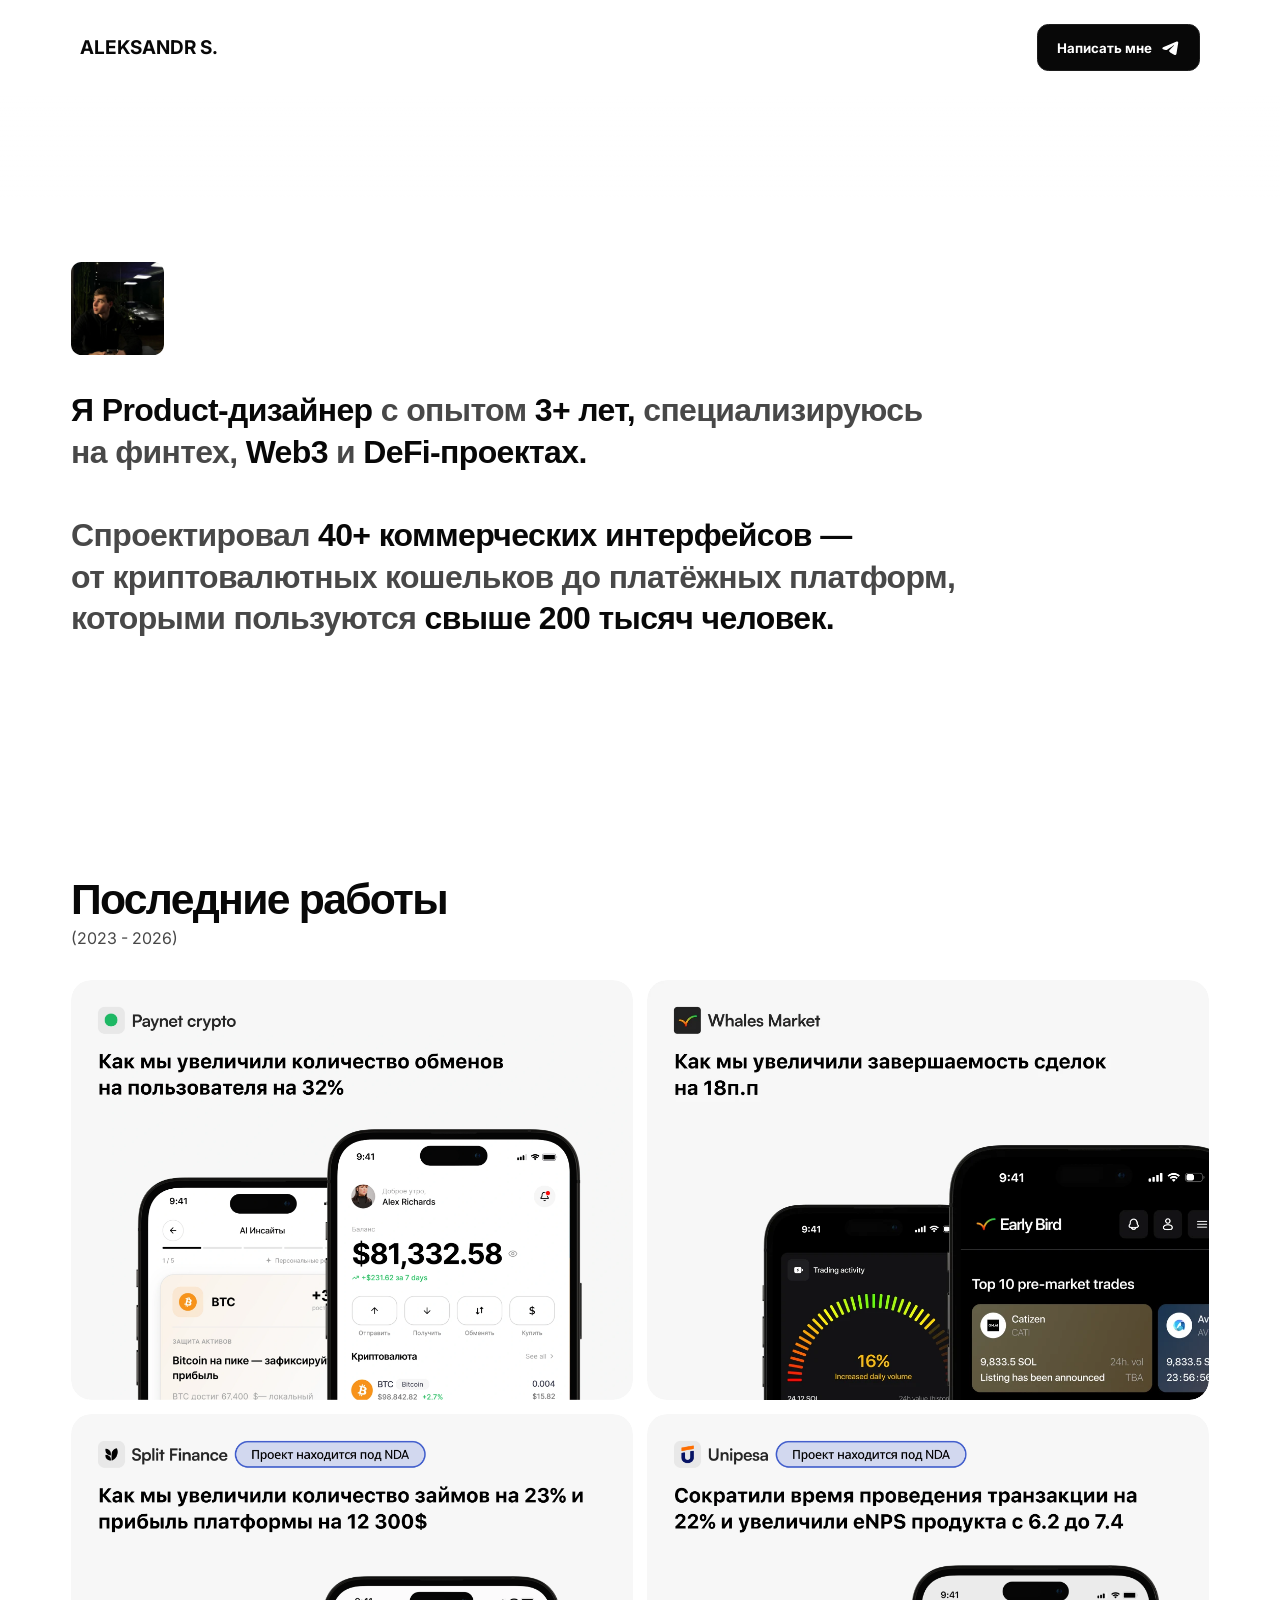
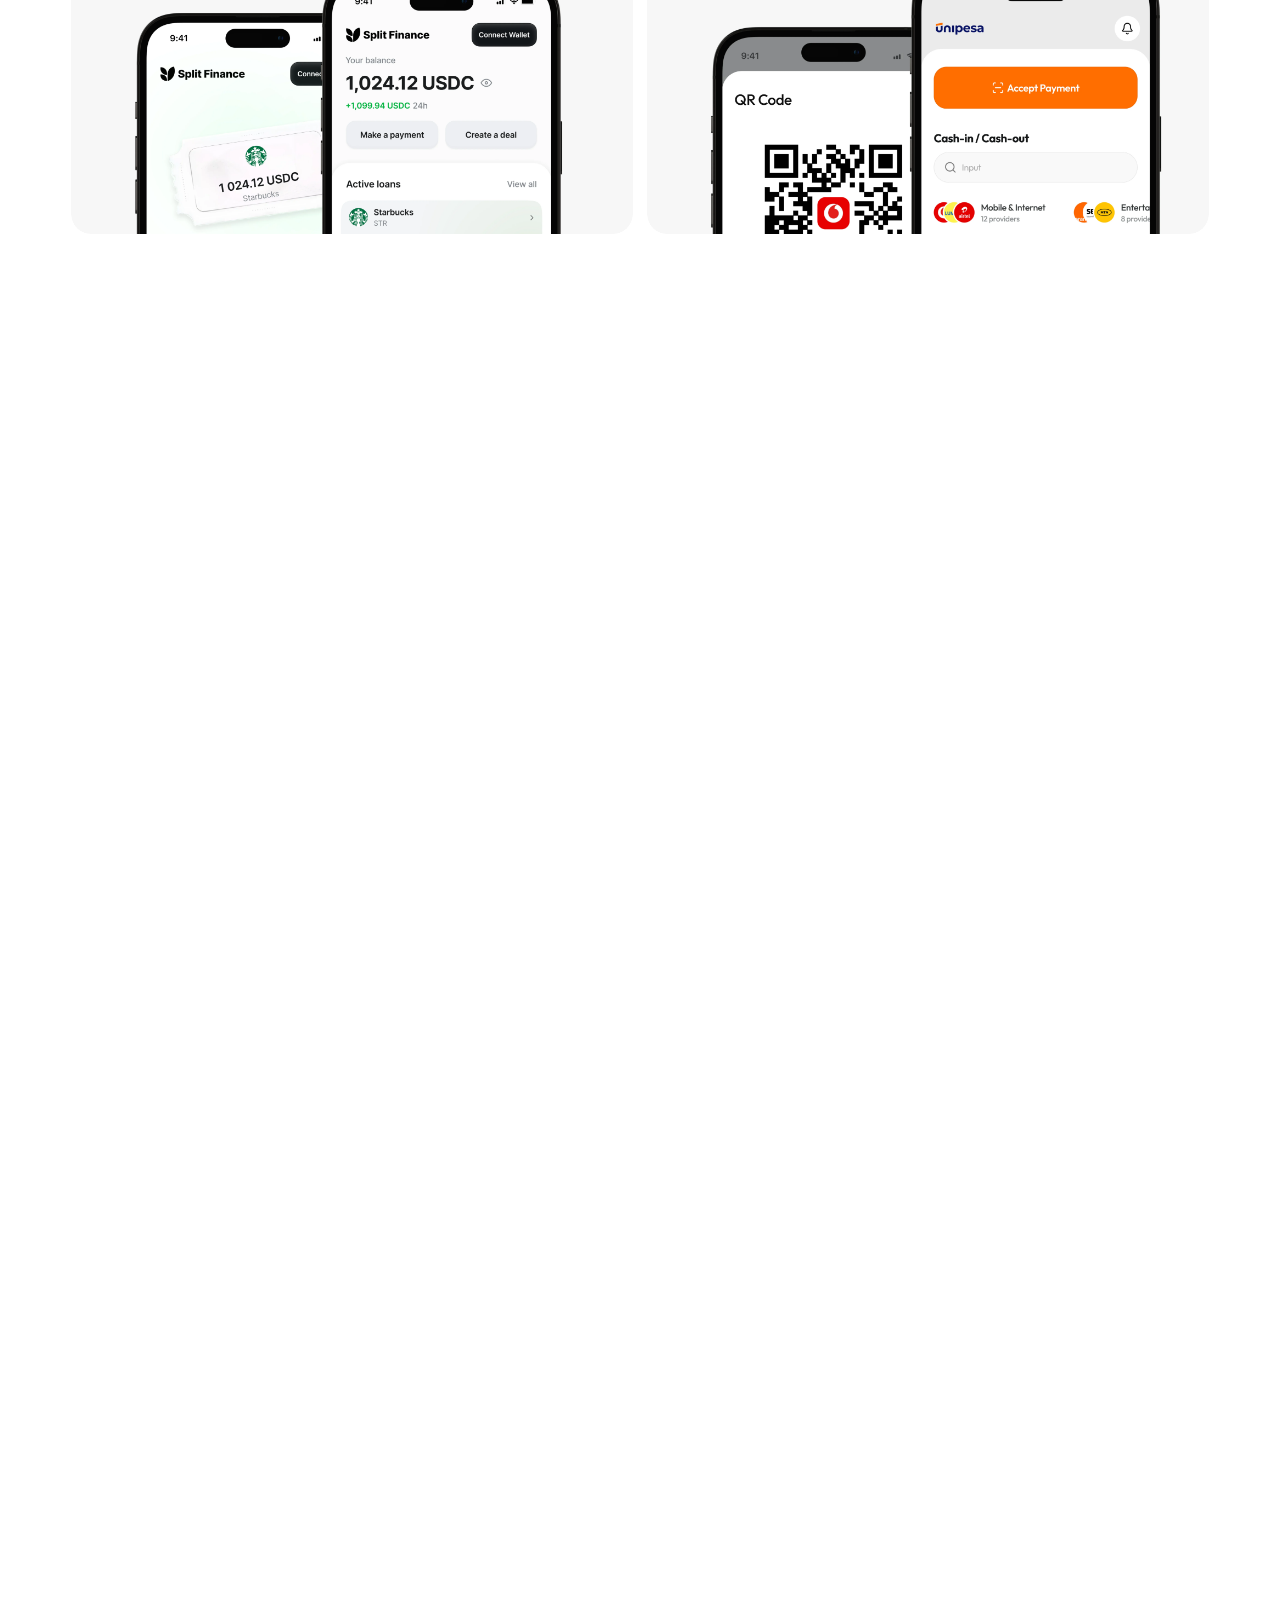
==== commit 37f31088: "fix(seo): Telegram OG preview — og-share.jpg без query, prefix, robots.txt Made-with: Cursor" ====
--- a/index.html
+++ b/index.html
@@ -1,24 +1,32 @@
 <!DOCTYPE html>
-<html lang="ru">
+<html lang="ru" prefix="og: https://ogp.me/ns#">
 <head>
   <meta charset="UTF-8">
   <meta name="viewport" content="width=device-width, initial-scale=1.0">
+  <!-- Критичные OG сразу после viewport: Telegram/боты часто читают начало документа -->
+  <meta property="og:url" content="https://alsaffronov.vercel.app/">
+  <meta property="og:type" content="website">
+  <meta property="og:title" content="Aleksandr S. — Product Designer">
+  <!-- URL без query: у Telegram иногда ломается превью при ?v= в og:image -->
+  <meta property="og:image" content="https://alsaffronov.vercel.app/assets/img/og-share.jpg">
   <meta name="description" content="Портфолио продуктового дизайнера: финтех, Web3, DeFi. Кейсы, концепты и опыт в продуктах с аудиторией 200+ тыс. пользователей.">
   <link rel="canonical" href="https://alsaffronov.vercel.app/">
-  <meta property="og:type" content="website">
   <meta property="og:locale" content="ru_RU">
   <meta property="og:site_name" content="Aleksandr S. — Product Designer">
-  <meta property="og:url" content="https://alsaffronov.vercel.app/">
-  <meta property="og:title" content="Aleksandr S. — Product Designer">
   <meta property="og:description" content="Портфолио продуктового дизайнера: финтех, Web3, DeFi. Кейсы, концепты и опыт в продуктах с аудиторией 200+ тыс. пользователей.">
-  <meta property="og:image" content="https://alsaffronov.vercel.app/assets/img/og-preview.jpg">
+  <meta property="og:image:secure_url" content="https://alsaffronov.vercel.app/assets/img/og-share.jpg">
+  <meta property="og:image:type" content="image/jpeg">
   <meta property="og:image:width" content="1200">
   <meta property="og:image:height" content="630">
   <meta property="og:image:alt" content="Aleksandr S. — Product Designer, портфолио">
+  <link rel="image_src" href="https://alsaffronov.vercel.app/assets/img/og-share.jpg">
   <meta name="twitter:card" content="summary_large_image">
   <meta name="twitter:title" content="Aleksandr S. — Product Designer">
   <meta name="twitter:description" content="Портфолио продуктового дизайнера: финтех, Web3, DeFi. Кейсы, концепты и опыт в продуктах с аудиторией 200+ тыс. пользователей.">
-  <meta name="twitter:image" content="https://alsaffronov.vercel.app/assets/img/og-preview.jpg">
+  <meta name="twitter:image" content="https://alsaffronov.vercel.app/assets/img/og-share.jpg">
+  <script type="application/ld+json">
+  {"@context":"https://schema.org","@type":"WebSite","name":"Aleksandr S. — Product Designer","url":"https://alsaffronov.vercel.app/","description":"Портфолио продуктового дизайнера: финтех, Web3, DeFi. Кейсы, концепты и опыт в продуктах с аудиторией 200+ тыс. пользователей.","image":"https://alsaffronov.vercel.app/assets/img/og-share.jpg"}
+  </script>
   <title>Aleksandr S. — Product Designer</title>
   <link rel="preconnect" href="https://fonts.googleapis.com">
   <link rel="preconnect" href="https://fonts.gstatic.com" crossorigin>
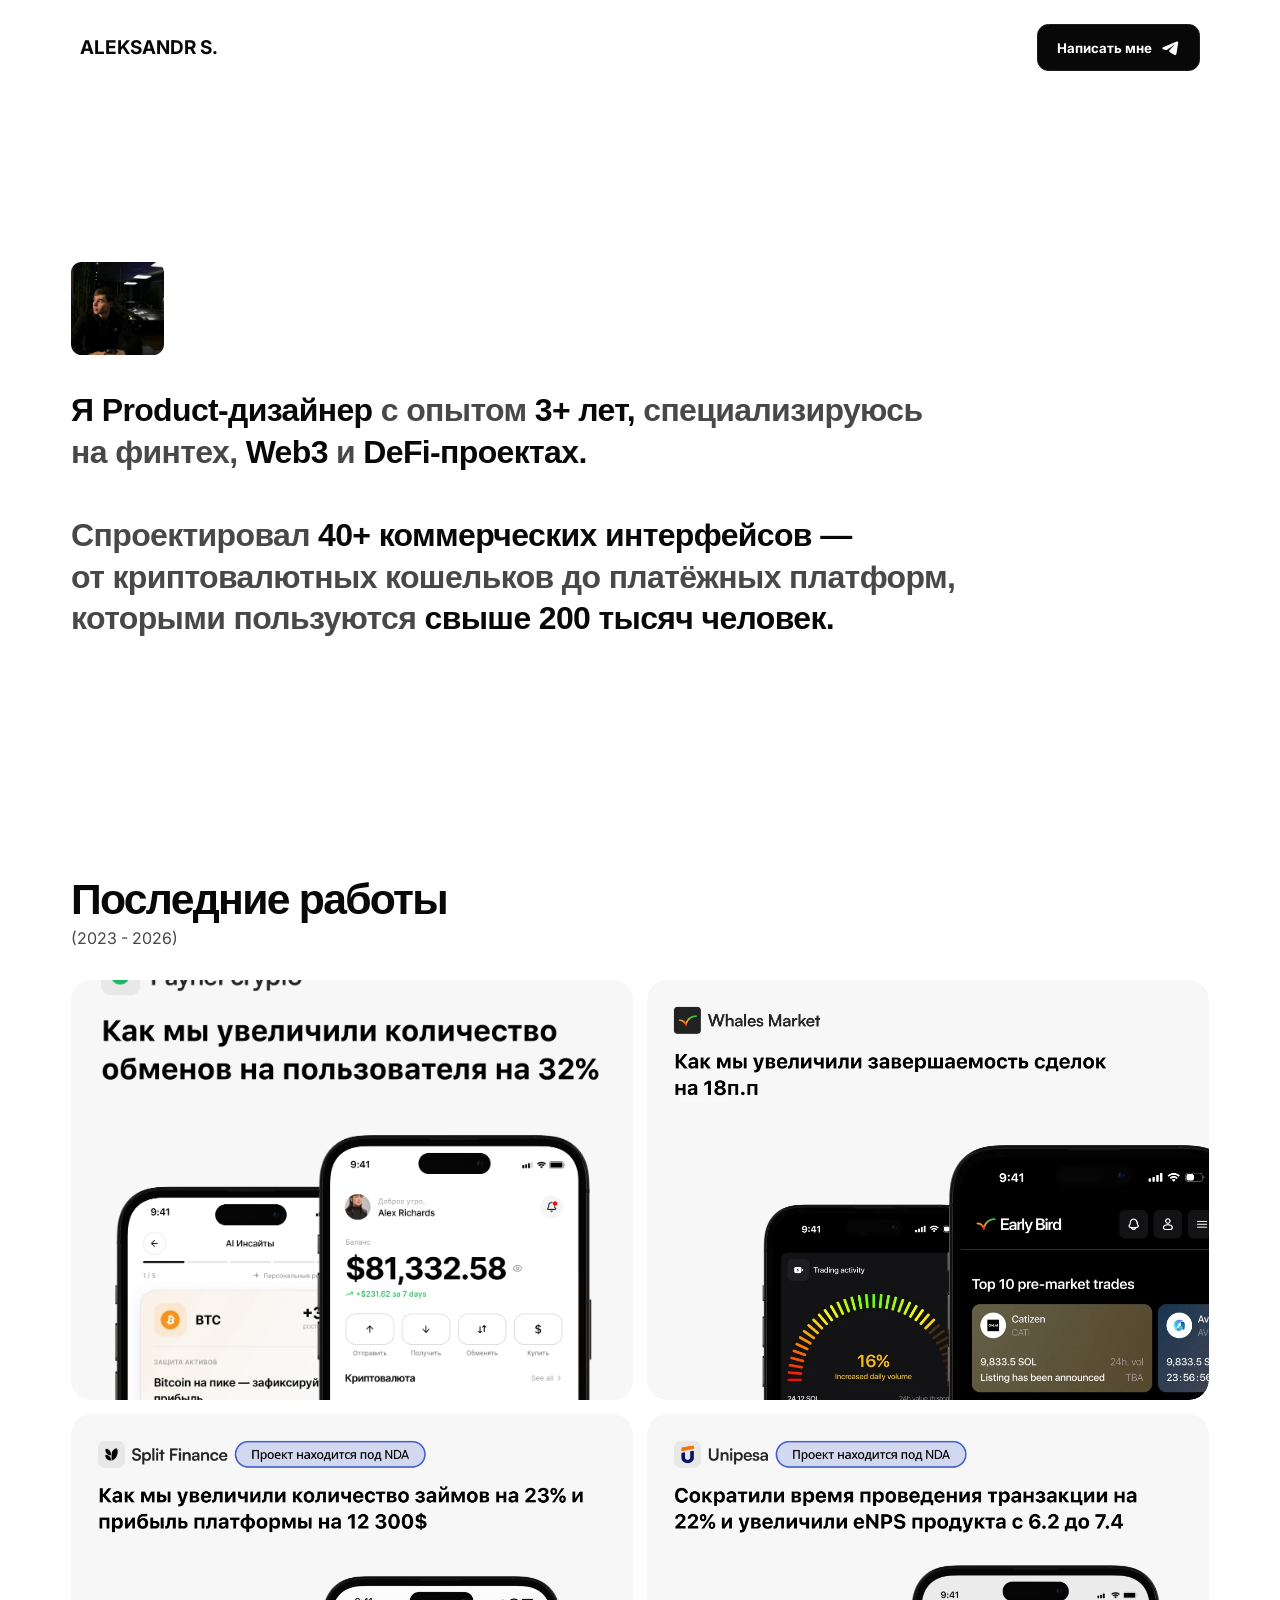
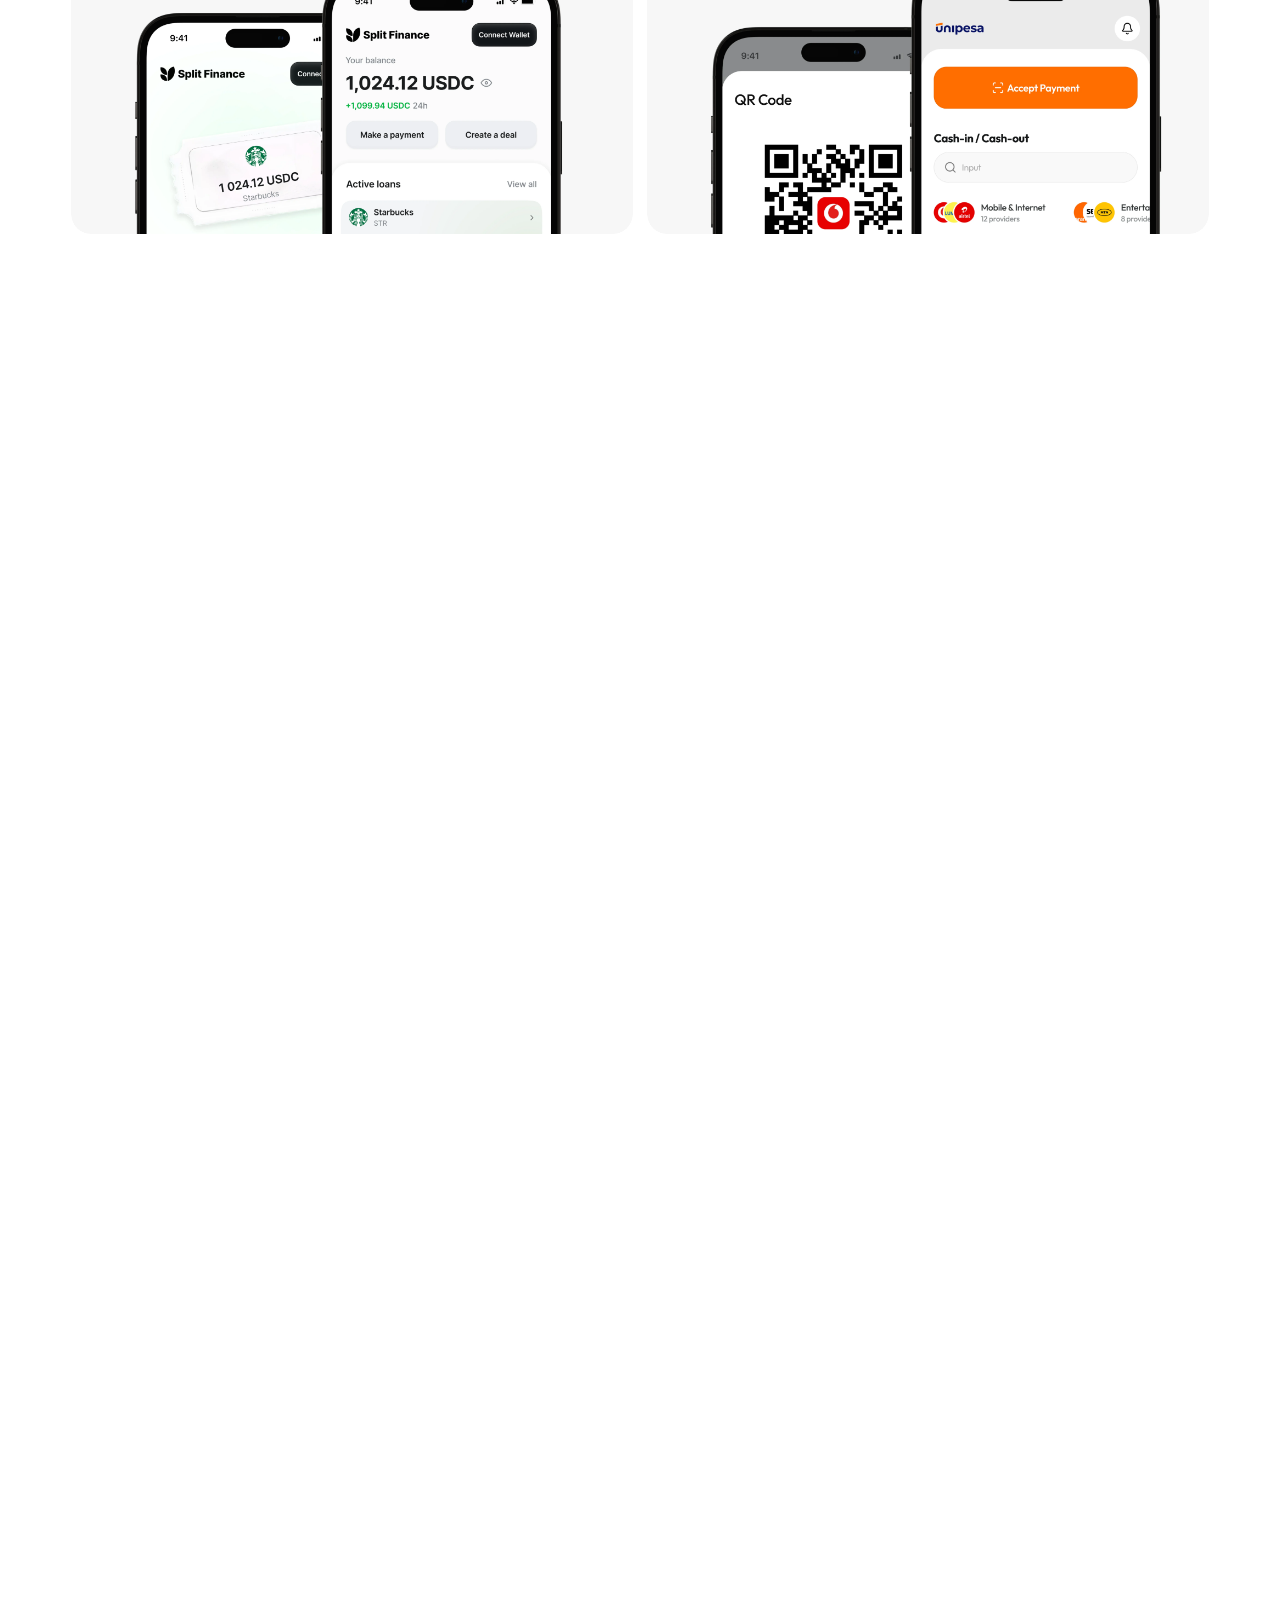
==== commit c5185a60: "fix: актуальная ссылка Telegram t.me/al_saffronov Made-with: Cursor" ====
--- a/index.html
+++ b/index.html
@@ -40,7 +40,7 @@
   <header class="header">
     <div class="header__container">
       <a href="/" class="header__logo" tabindex="0" aria-label="Александр С. — на главную">ALEKSANDR S.</a>
-      <a href="https://t.me/UxUiDisigner" class="header__contact-button" tabindex="0" aria-label="Написать мне в Telegram" target="_blank" rel="noopener noreferrer">
+      <a href="https://t.me/al_saffronov" class="header__contact-button" tabindex="0" aria-label="Написать мне в Telegram" target="_blank" rel="noopener noreferrer">
         Написать мне
         <svg width="18" height="18" viewBox="0 0 32 32" fill="none" xmlns="http://www.w3.org/2000/svg" aria-hidden="true"><path fill-rule="evenodd" clip-rule="evenodd" d="M26.37 5.906c1.45-.61 3.005.617 2.75 2.17l-3.026 18.341c-.292 1.769-2.234 2.783-3.857 1.902-1.357-.738-3.372-1.873-5.187-3.059-.907-.592-3.683-2.492-3.341-3.844.291-1.156 4.958-5.5 7.625-8.083 1.047-1.015.57-1.601-.667-.668-3.069 2.318-7.996 5.842-9.625 6.834-1.438.875-2.188 1.024-3.084.875-1.634-.273-3.15-.694-4.388-1.207-1.672-.694-1.594-2.992-.004-3.661L26.37 5.906Z" fill="currentColor"/></svg>
       </a>
@@ -205,7 +205,7 @@
       <div class="footer__top">
         <h2 class="footer__title reveal">Давайте поработаем<br>вместе</h2>
         <div class="footer__actions reveal">
-          <a href="https://t.me/UxUiDisigner" class="footer__button-primary" tabindex="0" aria-label="Написать мне в Telegram" target="_blank" rel="noopener noreferrer">
+          <a href="https://t.me/al_saffronov" class="footer__button-primary" tabindex="0" aria-label="Написать мне в Telegram" target="_blank" rel="noopener noreferrer">
             <span>Написать мне</span>
             <svg width="32" height="32" viewBox="0 0 32 32" fill="none" xmlns="http://www.w3.org/2000/svg" aria-hidden="true"><path fill-rule="evenodd" clip-rule="evenodd" d="M26.37 5.906c1.45-.61 3.005.617 2.75 2.17l-3.026 18.341c-.292 1.769-2.234 2.783-3.857 1.902-1.357-.738-3.372-1.873-5.187-3.059-.907-.592-3.683-2.492-3.341-3.844.291-1.156 4.958-5.5 7.625-8.083 1.047-1.015.57-1.601-.667-.668-3.069 2.318-7.996 5.842-9.625 6.834-1.438.875-2.188 1.024-3.084.875-1.634-.273-3.15-.694-4.388-1.207-1.672-.694-1.594-2.992-.004-3.661L26.37 5.906Z" fill="currentColor"/></svg>
           </a>
@@ -214,7 +214,7 @@
               <span>LinkedIn</span>
               <svg width="20" height="20" viewBox="0 0 24 24" fill="none" xmlns="http://www.w3.org/2000/svg" aria-hidden="true"><path d="M7.2 7.648h9.9m0 0v9.9m0-9.9L7.2 17.548" stroke="currentColor" stroke-width="1.68" stroke-linecap="round" stroke-linejoin="round"/></svg>
             </a>
-            <a href="#" class="footer__link" tabindex="0" aria-label="Скачать резюме">
+            <a href="assets/docs/aleksandr-safronov-cv.pdf" class="footer__link" tabindex="0" aria-label="Открыть резюме PDF в новой вкладке" target="_blank" rel="noopener noreferrer">
               <span>Скачать CV</span>
               <svg width="20" height="20" viewBox="0 0 24 24" fill="none" xmlns="http://www.w3.org/2000/svg" aria-hidden="true"><path d="M7.2 7.648h9.9m0 0v9.9m0-9.9L7.2 17.548" stroke="currentColor" stroke-width="1.68" stroke-linecap="round" stroke-linejoin="round"/></svg>
             </a>
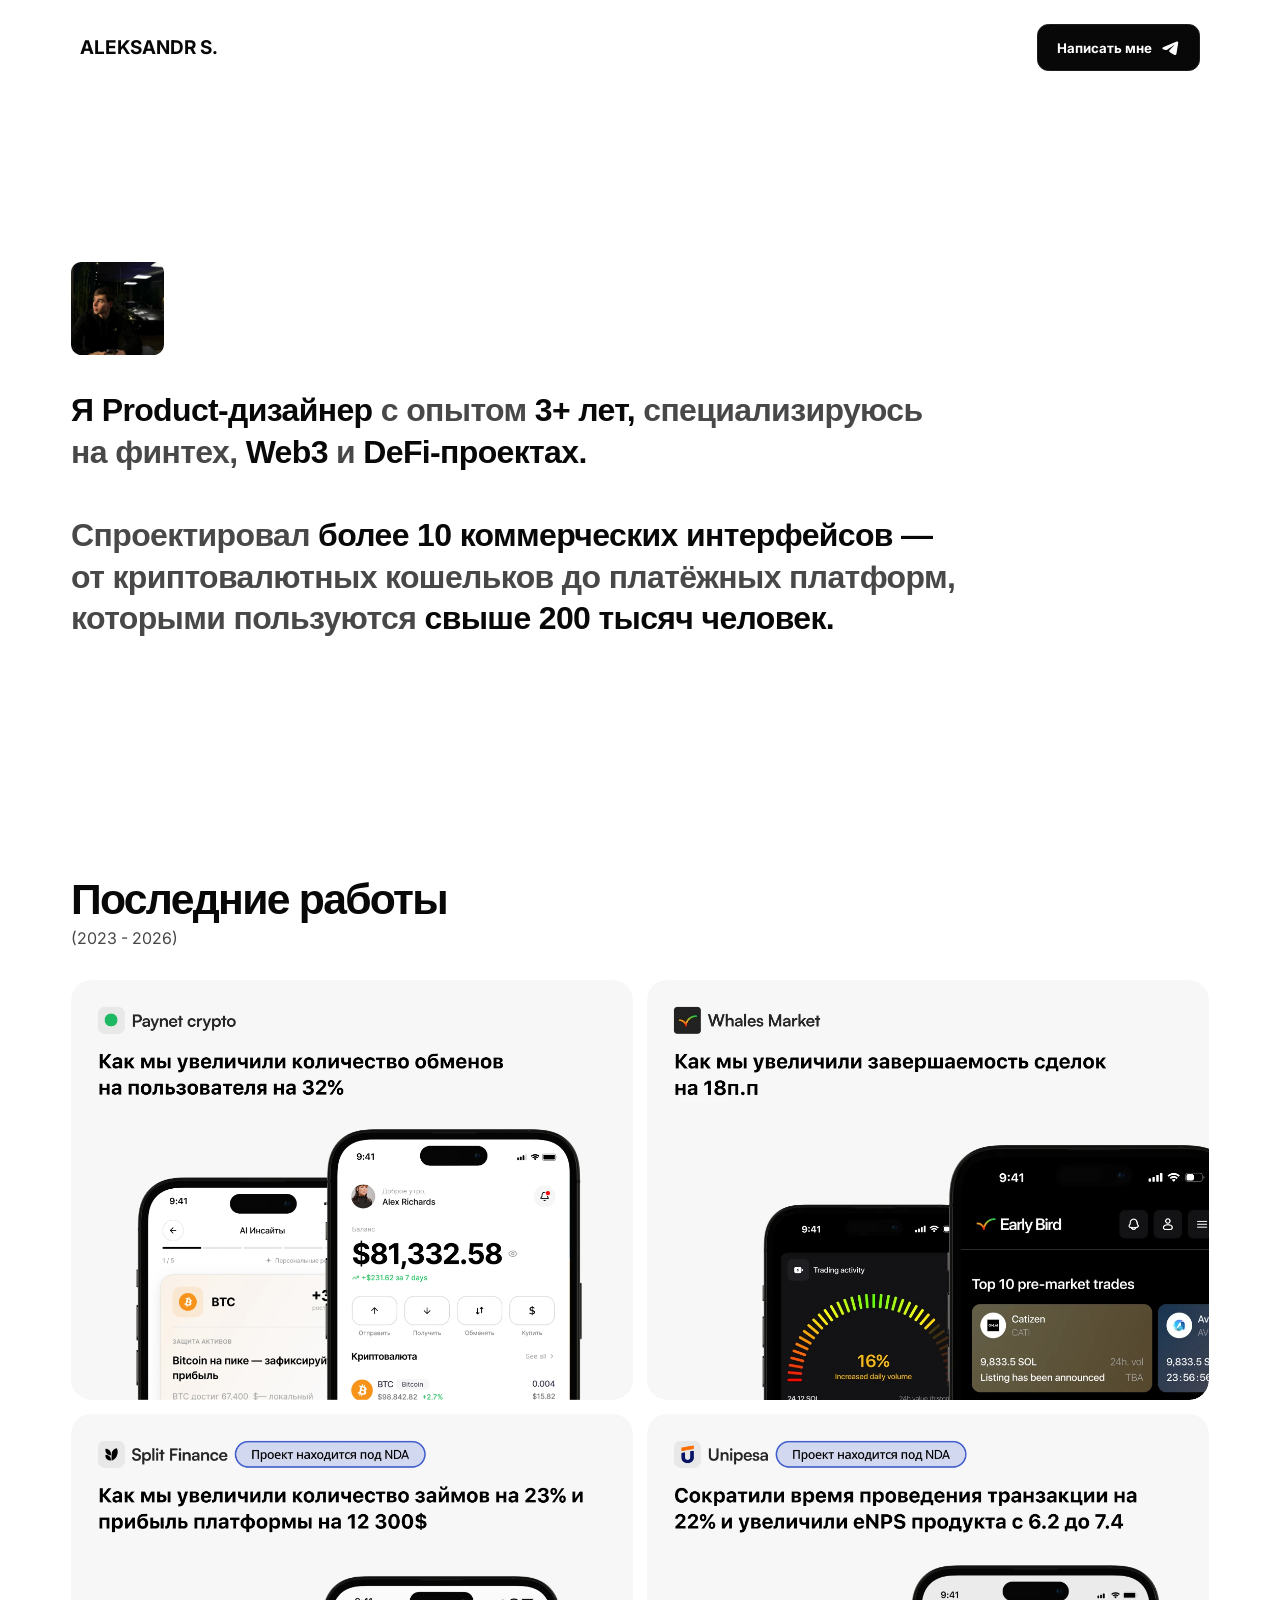
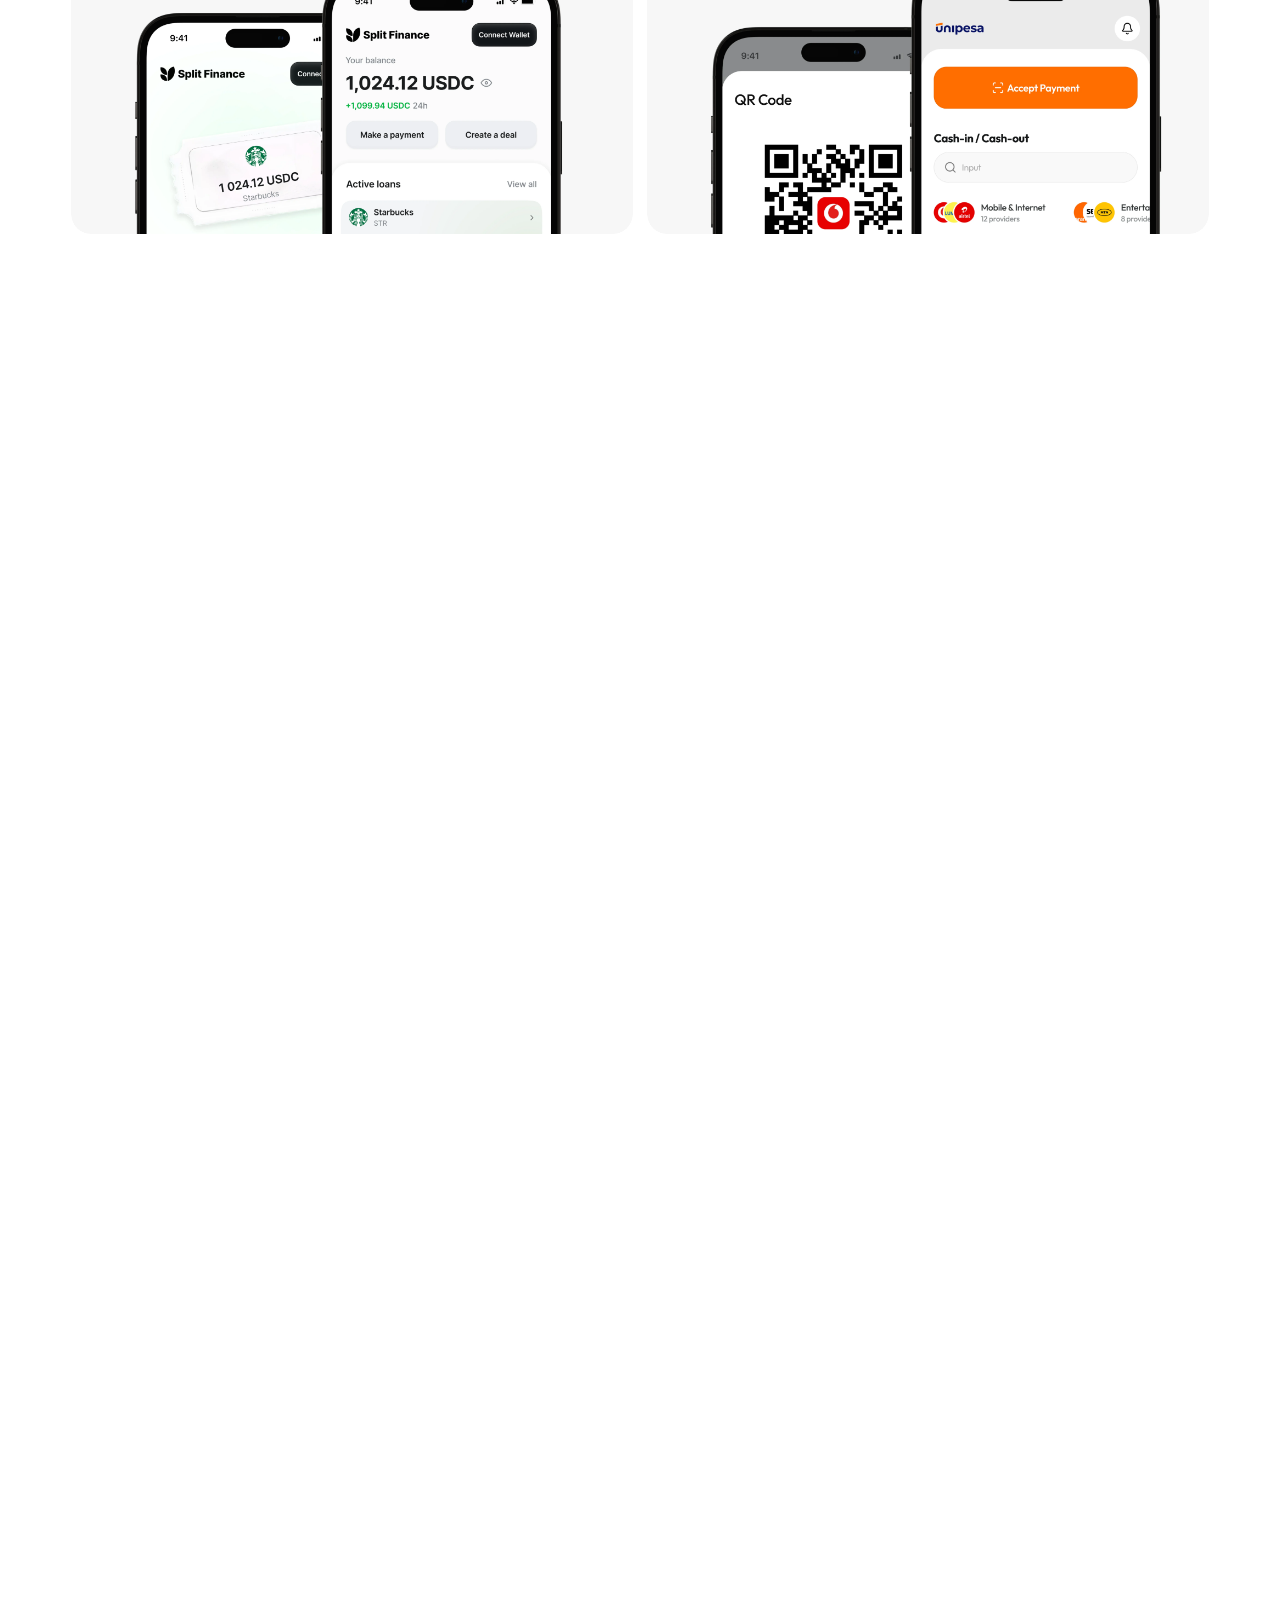
==== commit a8deea49: "copy(hero): более 10 коммерческих интерфейсов вместо 40+ Made-with: Cursor" ====
--- a/index.html
+++ b/index.html
@@ -61,7 +61,7 @@
           loading="lazy"
         >
         <div class="hero__content reveal">
-          <p class="hero__description"><strong>Я&nbsp;Product&#8209;дизайнер</strong> с&nbsp;опытом <strong>3+&nbsp;лет,</strong> специализируюсь на&nbsp;финтех, <strong>Web3</strong> и&nbsp;<strong>DeFi&#8209;проектах.</strong><br><br>Спроектировал <strong>40+&nbsp;коммерческих интерфейсов&nbsp;&mdash;</strong> от&nbsp;криптовалютных кошельков до&nbsp;платёжных платформ, которыми пользуются <strong>свыше&nbsp;200&nbsp;тысяч&nbsp;человек.</strong></p>
+          <p class="hero__description"><strong>Я&nbsp;Product&#8209;дизайнер</strong> с&nbsp;опытом <strong>3+&nbsp;лет,</strong> специализируюсь на&nbsp;финтех, <strong>Web3</strong> и&nbsp;<strong>DeFi&#8209;проектах.</strong><br><br>Спроектировал <strong>более 10&nbsp;коммерческих интерфейсов&nbsp;&mdash;</strong> от&nbsp;криптовалютных кошельков до&nbsp;платёжных платформ, которыми пользуются <strong>свыше&nbsp;200&nbsp;тысяч&nbsp;человек.</strong></p>
         </div>
       </div>
     </section>
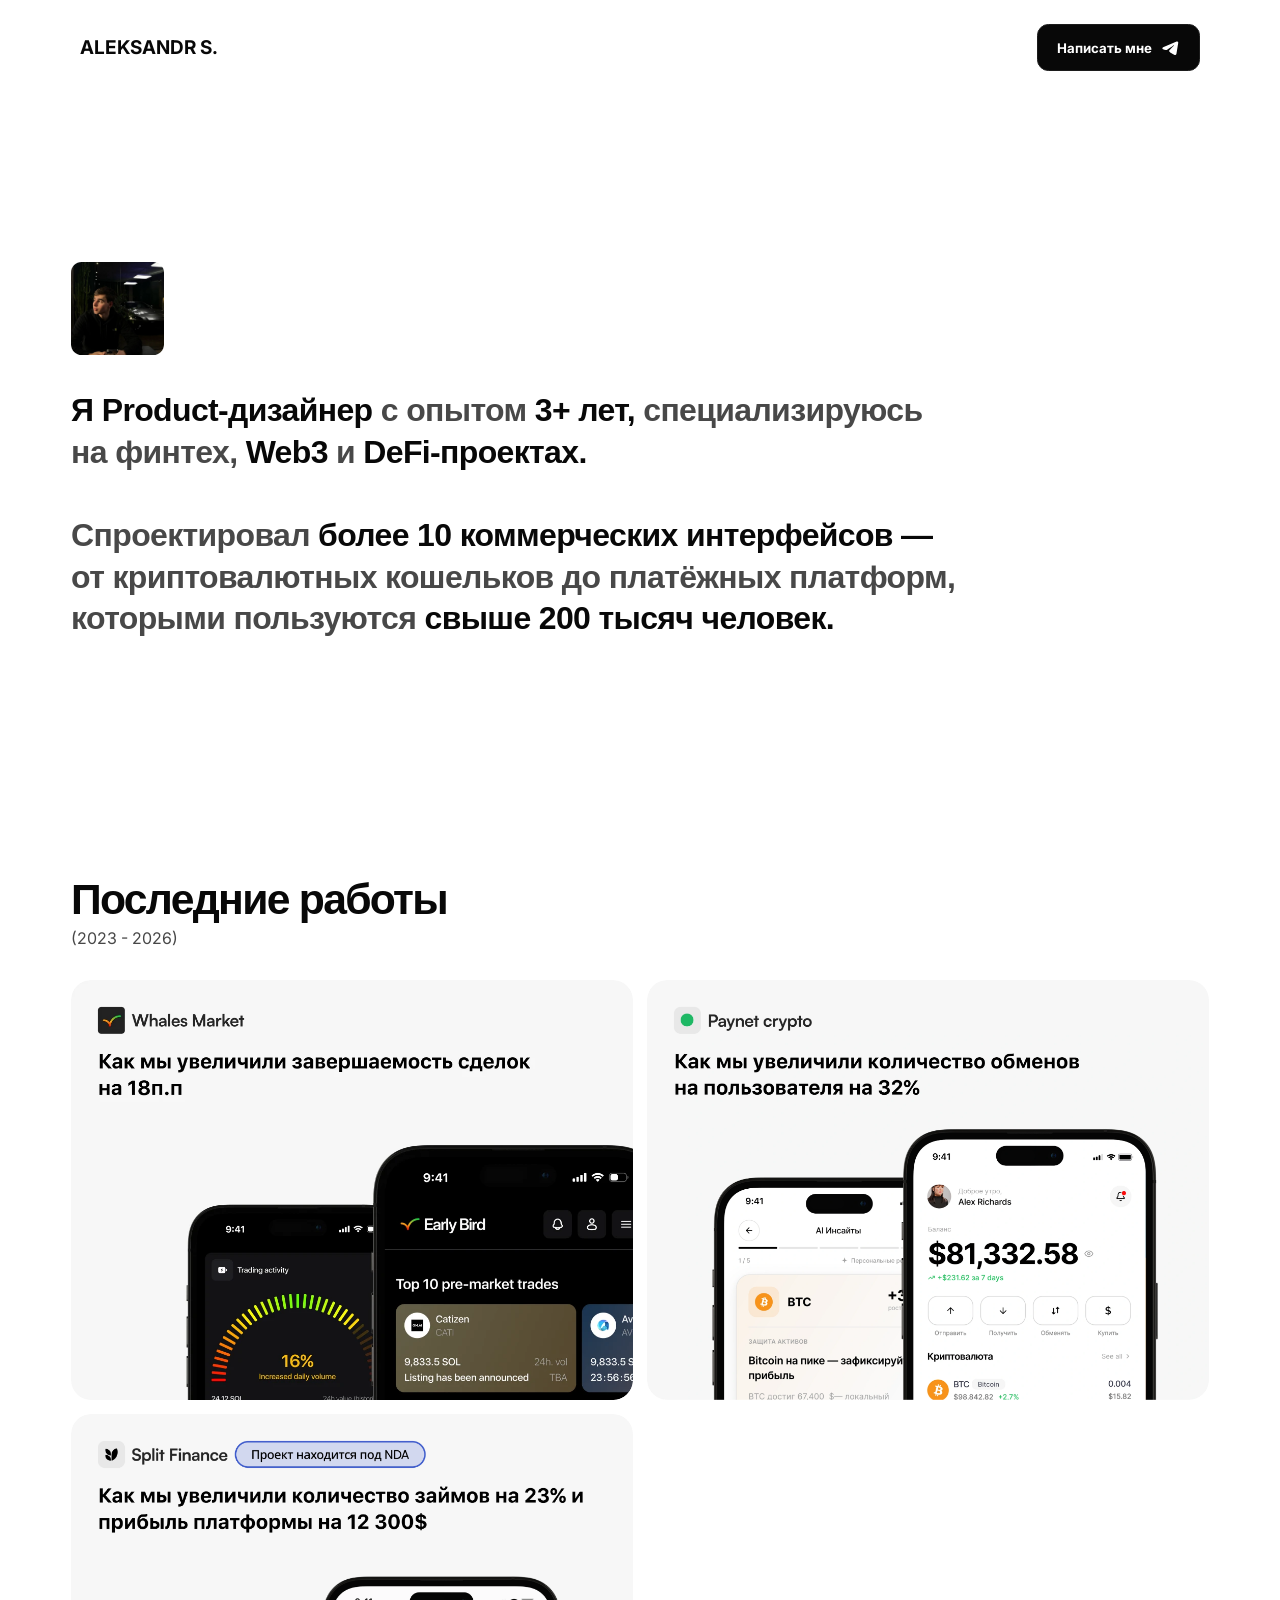
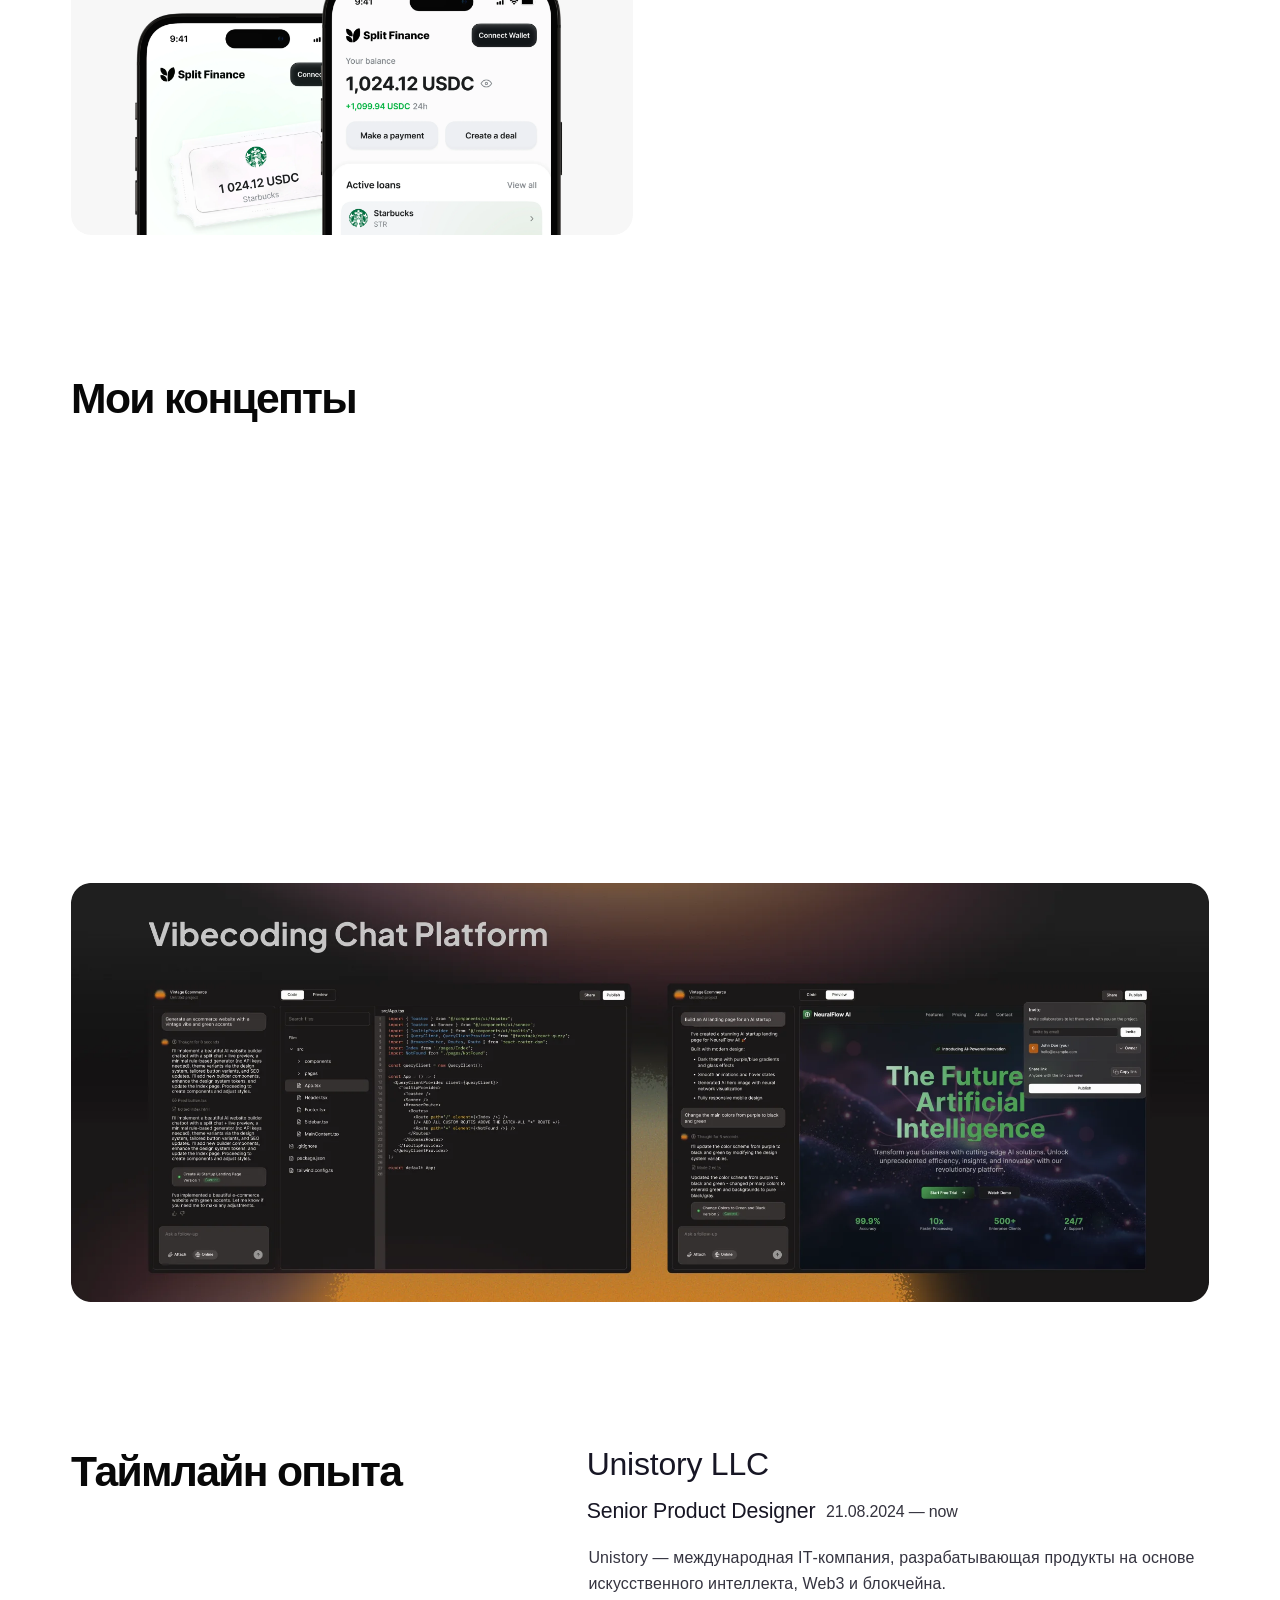
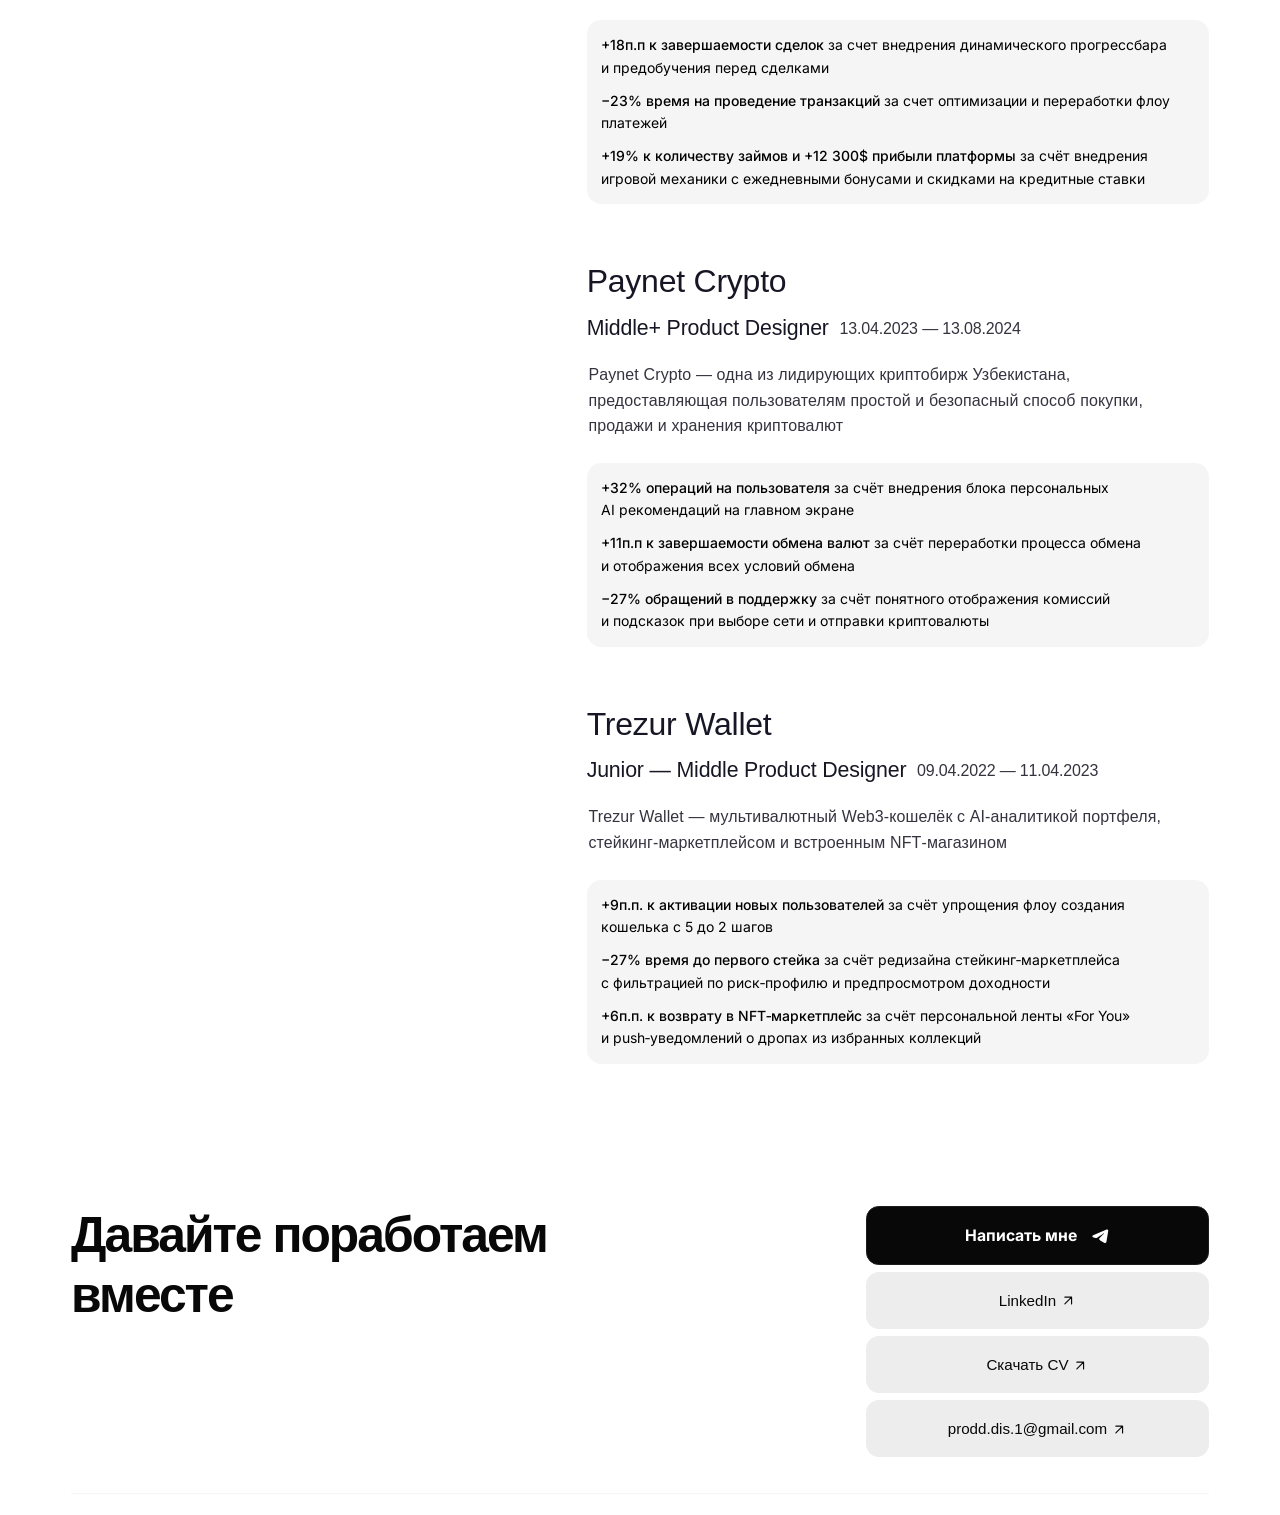
==== commit 6e1e1952: "perf(landing): оптимизация скролла и порядок кейсов - Whales Market перед Paynet в блоке работ - Убр" ====
--- a/index.html
+++ b/index.html
@@ -30,7 +30,7 @@
   <title>Aleksandr S. — Product Designer</title>
   <link rel="preconnect" href="https://fonts.googleapis.com">
   <link rel="preconnect" href="https://fonts.gstatic.com" crossorigin>
-  <link href="https://fonts.googleapis.com/css2?family=Inter:wght@400;500;600;700&display=swap" rel="stylesheet">
+  <link href="https://fonts.googleapis.com/css2?family=Inter:wght@400;500;600;700&display=optional" rel="stylesheet">
   <link rel="stylesheet" href="css/normalize.css">
   <link rel="stylesheet" href="css/style.css">
 </head>
@@ -58,7 +58,9 @@
           alt="Фотография Александра — продуктовый дизайнер"
           width="104"
           height="104"
-          loading="lazy"
+          loading="eager"
+          fetchpriority="high"
+          decoding="async"
         >
         <div class="hero__content reveal">
           <p class="hero__description"><strong>Я&nbsp;Product&#8209;дизайнер</strong> с&nbsp;опытом <strong>3+&nbsp;лет,</strong> специализируюсь на&nbsp;финтех, <strong>Web3</strong> и&nbsp;<strong>DeFi&#8209;проектах.</strong><br><br>Спроектировал <strong>более 10&nbsp;коммерческих интерфейсов&nbsp;&mdash;</strong> от&nbsp;криптовалютных кошельков до&nbsp;платёжных платформ, которыми пользуются <strong>свыше&nbsp;200&nbsp;тысяч&nbsp;человек.</strong></p>
@@ -77,28 +79,28 @@
         </div>
       </div>
       <div class="works__cards">
+        <a href="case-whales.html" class="works__card works__card--whales reveal" tabindex="0" aria-label="Кейс Whales Market — увеличение завершаемости сделок на 18п.п">
+          <picture>
+            <source media="(min-width: 769px)" srcset="assets/img/card-whales-desktop.webp" width="552" height="413">
+            <img src="assets/img/card-whales-mobile.webp" alt="Whales Market — увеличение завершаемости сделок на 18п.п" loading="lazy" decoding="async" width="345" height="325">
+          </picture>
+        </a>
         <a href="case-paynet.html" class="works__card works__card--paynet reveal" tabindex="0" aria-label="Кейс Paynet Crypto — увеличение числа новых пользователей на 17%">
           <picture>
             <source media="(min-width: 769px)" srcset="assets/img/card-paynet-desktop.webp?v=7" width="552" height="413">
-            <img src="assets/img/card-paynet-mobile.webp?v=2" alt="Paynet Crypto — увеличение обменов на 32%" loading="lazy" width="345" height="325">
-          </picture>
-        </a>
-        <a href="case-whales.html" class="works__card works__card--whales reveal" tabindex="0" aria-label="Кейс Whales Market — увеличение завершаемости сделок на 18п.п">
-          <picture>
-            <source media="(min-width: 769px)" srcset="assets/img/card-whales-desktop.webp" width="552" height="413">
-            <img src="assets/img/card-whales-mobile.webp" alt="Whales Market — увеличение завершаемости сделок на 18п.п" loading="lazy" width="345" height="325">
+            <img src="assets/img/card-paynet-mobile.webp?v=2" alt="Paynet Crypto — увеличение обменов на 32%" loading="lazy" decoding="async" width="345" height="325">
           </picture>
         </a>
         <div class="works__card works__card--nda reveal" aria-label="Кейс под NDA">
           <picture>
             <source media="(min-width: 769px)" srcset="assets/img/card-nda1-desktop.webp" width="552" height="413">
-            <img src="assets/img/card-nda1-mobile.webp" alt="Кейс под NDA" loading="lazy" width="345" height="325">
+            <img src="assets/img/card-nda1-mobile.webp" alt="Кейс под NDA" loading="lazy" decoding="async" width="345" height="325">
           </picture>
         </div>
         <div class="works__card works__card--nda reveal" aria-label="Кейс под NDA">
           <picture>
             <source media="(min-width: 769px)" srcset="assets/img/card-nda2-desktop.webp" width="552" height="413">
-            <img src="assets/img/card-nda2-mobile.webp" alt="Кейс под NDA" loading="lazy" width="345" height="325">
+            <img src="assets/img/card-nda2-mobile.webp" alt="Кейс под NDA" loading="lazy" decoding="async" width="345" height="325">
           </picture>
         </div>
       </div>
@@ -114,13 +116,13 @@
         <div class="concepts__desktop">
           <div class="concepts__stagger-desktop">
             <figure class="concepts__figure concepts__figure--half reveal">
-              <img src="assets/img/concept-1-desktop.webp" alt="Концепт интерфейса — превью 1" width="552" height="413" loading="lazy">
+              <img src="assets/img/concept-1-desktop.webp" alt="Концепт интерфейса — превью 1" width="552" height="413" loading="lazy" decoding="async">
             </figure>
             <figure class="concepts__figure concepts__figure--half reveal">
-              <img src="assets/img/concept-2-desktop.webp" alt="Концепт интерфейса — превью 2" width="552" height="413" loading="lazy">
+              <img src="assets/img/concept-2-desktop.webp" alt="Концепт интерфейса — превью 2" width="552" height="413" loading="lazy" decoding="async">
             </figure>
             <figure class="concepts__figure concepts__figure--wide reveal">
-              <img src="assets/img/concept-cover-desktop.webp" alt="Концепт интерфейса — превью 3" width="1120" height="413" loading="lazy">
+              <img src="assets/img/concept-cover-desktop.webp" alt="Концепт интерфейса — превью 3" width="1120" height="413" loading="lazy" decoding="async">
             </figure>
           </div>
         </div>
@@ -128,13 +130,13 @@
         <div class="concepts__mobile">
           <div class="concepts__stagger-mobile">
             <figure class="concepts__figure reveal">
-              <img src="assets/img/concept-1-mobile.webp" alt="Концепт интерфейса — превью 1" width="345" height="258" loading="lazy">
+              <img src="assets/img/concept-1-mobile.webp" alt="Концепт интерфейса — превью 1" width="345" height="258" loading="lazy" decoding="async">
             </figure>
             <figure class="concepts__figure reveal">
-              <img src="assets/img/concept-2-mobile.webp" alt="Концепт интерфейса — превью 2" width="345" height="258" loading="lazy">
+              <img src="assets/img/concept-2-mobile.webp" alt="Концепт интерфейса — превью 2" width="345" height="258" loading="lazy" decoding="async">
             </figure>
             <figure class="concepts__figure reveal">
-              <img src="assets/img/concept-3-mobile.webp" alt="Концепт интерфейса — превью 3" width="345" height="258" loading="lazy">
+              <img src="assets/img/concept-3-mobile.webp" alt="Концепт интерфейса — превью 3" width="345" height="258" loading="lazy" decoding="async">
             </figure>
           </div>
         </div>
--- a/css/style.css
+++ b/css/style.css
@@ -33,7 +33,9 @@
 
 html {
   font-size: 4.07vw;
-  scroll-behavior: smooth;
+  /* auto: меньше нагрузки при скролле, чем smooth на уровне документа */
+  scroll-behavior: auto;
+  overscroll-behavior-y: contain;
 }
 
 @media (prefers-reduced-motion: reduce) {
@@ -55,24 +57,7 @@
   -webkit-font-smoothing: antialiased;
   -moz-osx-font-smoothing: grayscale;
   position: relative;
-}
-
-body::before {
-  content: '';
-  position: fixed;
-  top: 0;
-  left: 0;
-  right: 0;
-  height: 200px;
-  background: linear-gradient(
-    to bottom,
-    #FFFFFF 0%,
-    rgba(255, 255, 255, 0.7) 25%,
-    rgba(255, 255, 255, 0.25) 60%,
-    transparent 100%
-  );
-  pointer-events: none;
-  z-index: 99;
+  overflow-x: clip;
 }
 
 a {
@@ -92,14 +77,14 @@
 
 .reveal {
   opacity: 0;
-  transform: translateY(2rem);
-  transition: opacity 0.7s cubic-bezier(0.22, 1, 0.36, 1),
-              transform 0.7s cubic-bezier(0.22, 1, 0.36, 1);
+  transform: translate3d(0, 1rem, 0);
+  transition: opacity 0.42s cubic-bezier(0.22, 1, 0.36, 1),
+              transform 0.42s cubic-bezier(0.22, 1, 0.36, 1);
 }
 
 .reveal--visible {
   opacity: 1;
-  transform: translateY(0);
+  transform: translate3d(0, 0, 0);
 }
 
 @media (prefers-reduced-motion: reduce) {
@@ -375,10 +360,7 @@
   display: block;
   border-radius: 19.83px;
   overflow: hidden;
-  -webkit-mask-image: linear-gradient(#fff, #fff);
-  mask-image: linear-gradient(#fff, #fff);
-  will-change: transform;
-  transition: transform var(--transition-base), box-shadow var(--transition-base);
+  transition: transform var(--transition-base);
 }
 
 .works__card picture {
@@ -400,9 +382,16 @@
   }
 }
 
-.works__card:hover {
-  transform: translateY(-0.25rem);
-  box-shadow: 0 1rem 3rem rgba(0, 0, 0, 0.08);
+@media (hover: hover) and (pointer: fine) {
+  .works__card:hover {
+    transform: translate3d(0, -0.25rem, 0);
+    box-shadow: 0 1rem 3rem rgba(0, 0, 0, 0.08);
+  }
+
+  .works__card--nda:hover {
+    transform: none;
+    box-shadow: none;
+  }
 }
 
 .works__card:focus-visible {
@@ -412,11 +401,6 @@
 
 .works__card--nda {
   cursor: default;
-}
-
-.works__card--nda:hover {
-  transform: none;
-  box-shadow: none;
 }
 
 .works__card img {
@@ -495,8 +479,6 @@
   margin: 0;
   border-radius: 1.25rem;
   overflow: hidden;
-  -webkit-mask-image: linear-gradient(#fff, #fff);
-  mask-image: linear-gradient(#fff, #fff);
 }
 
 .concepts__figure--half {
